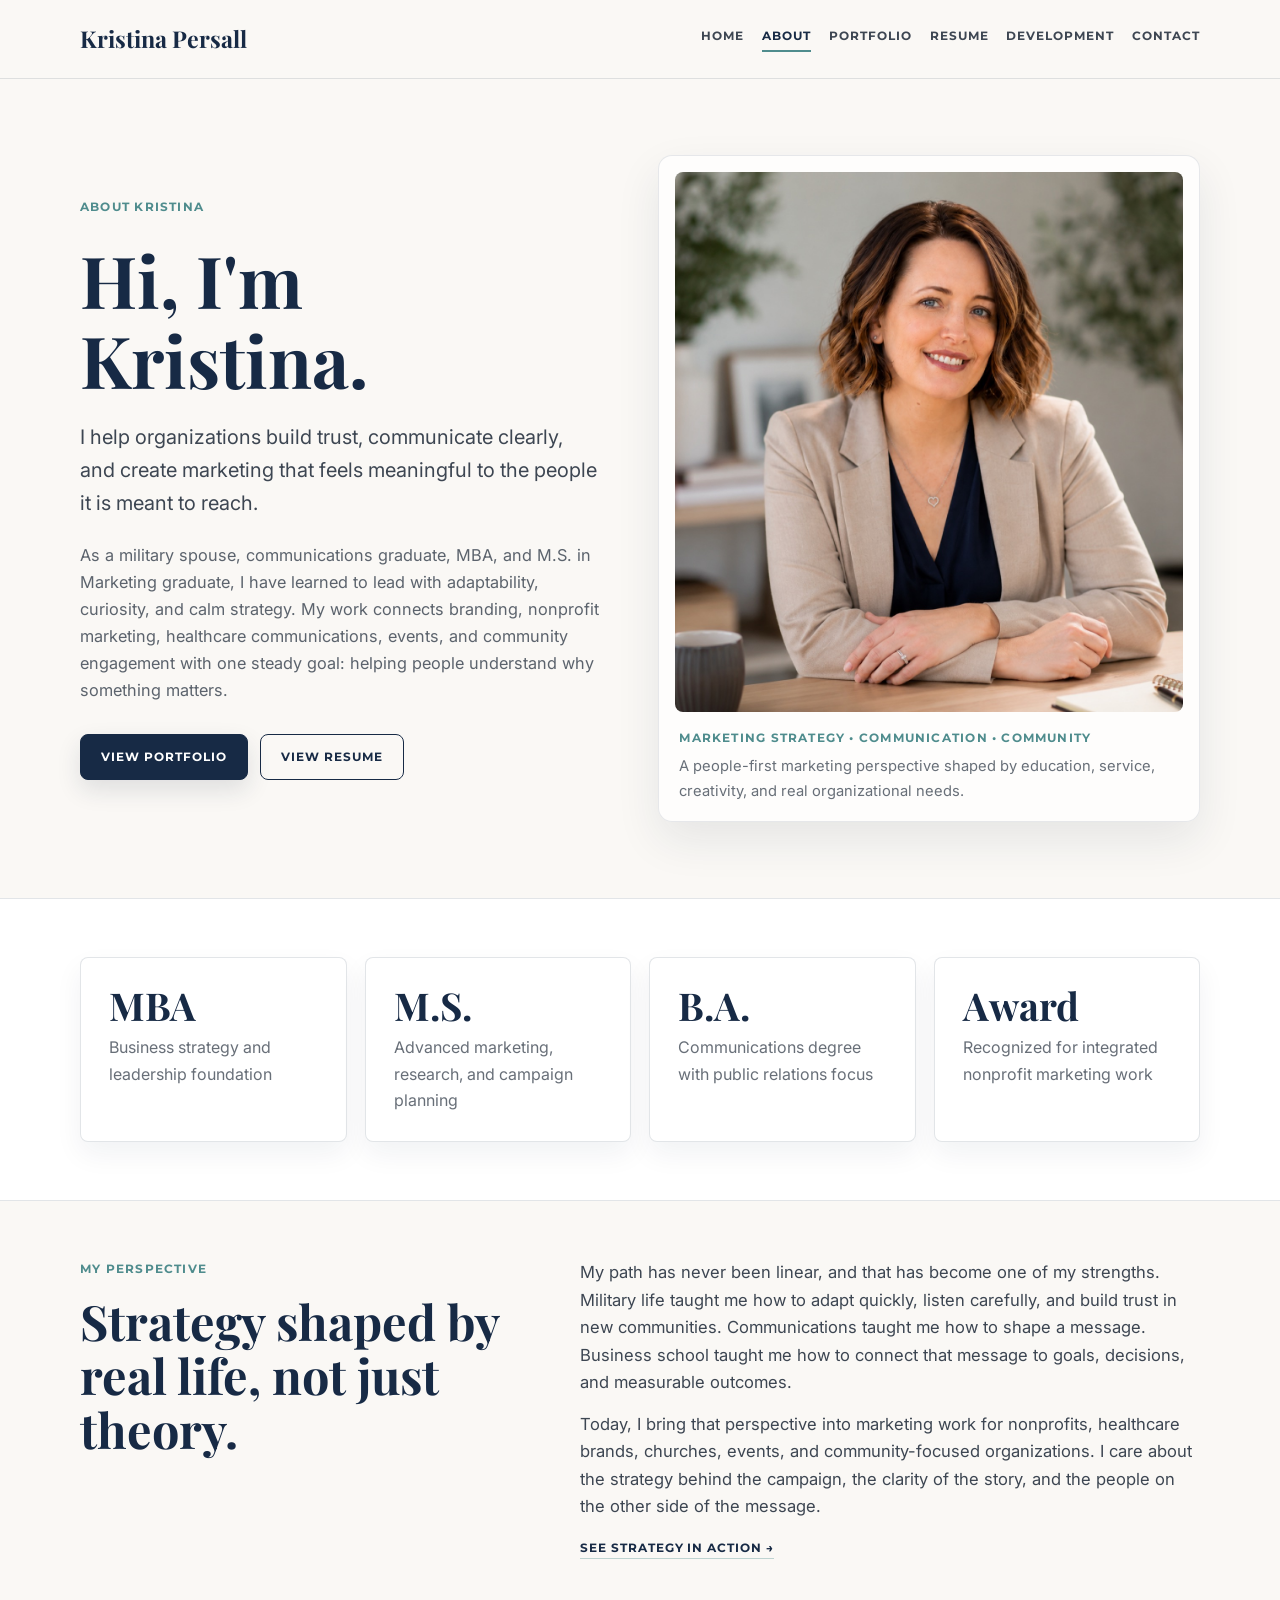
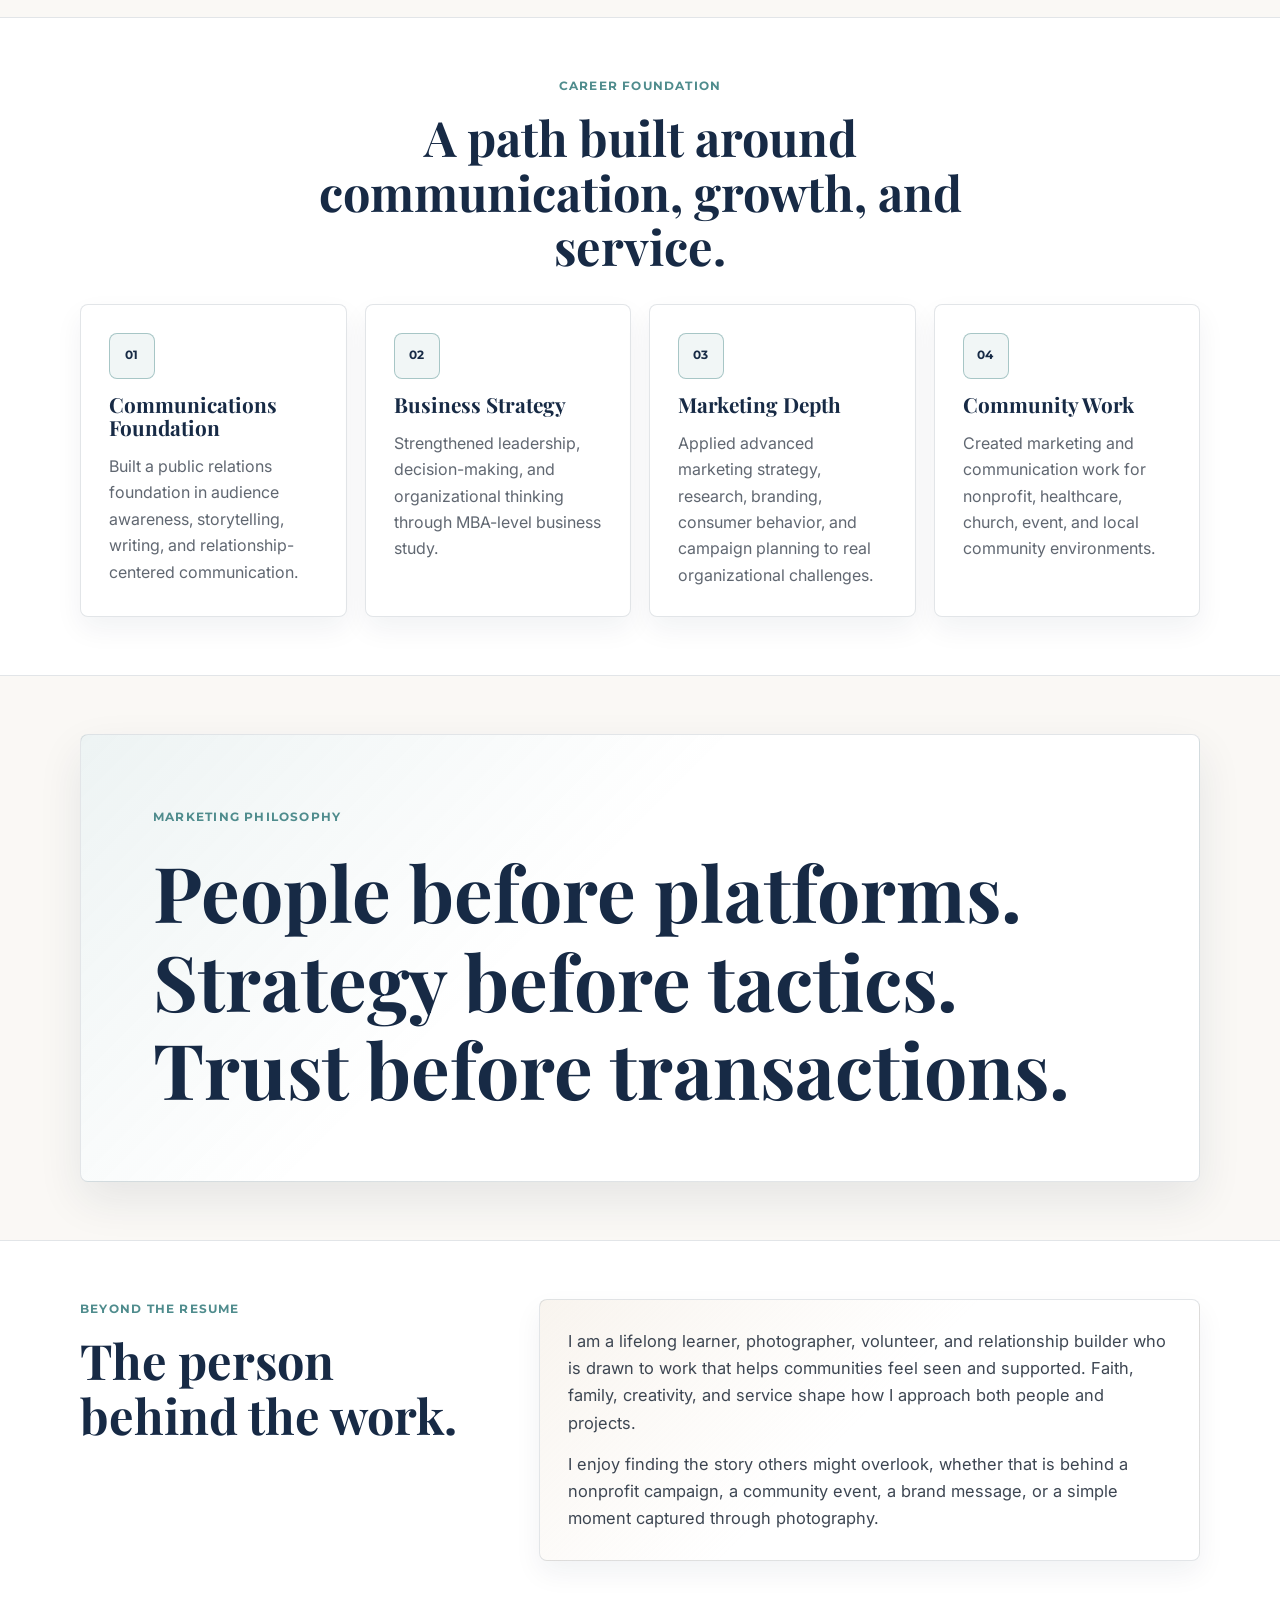
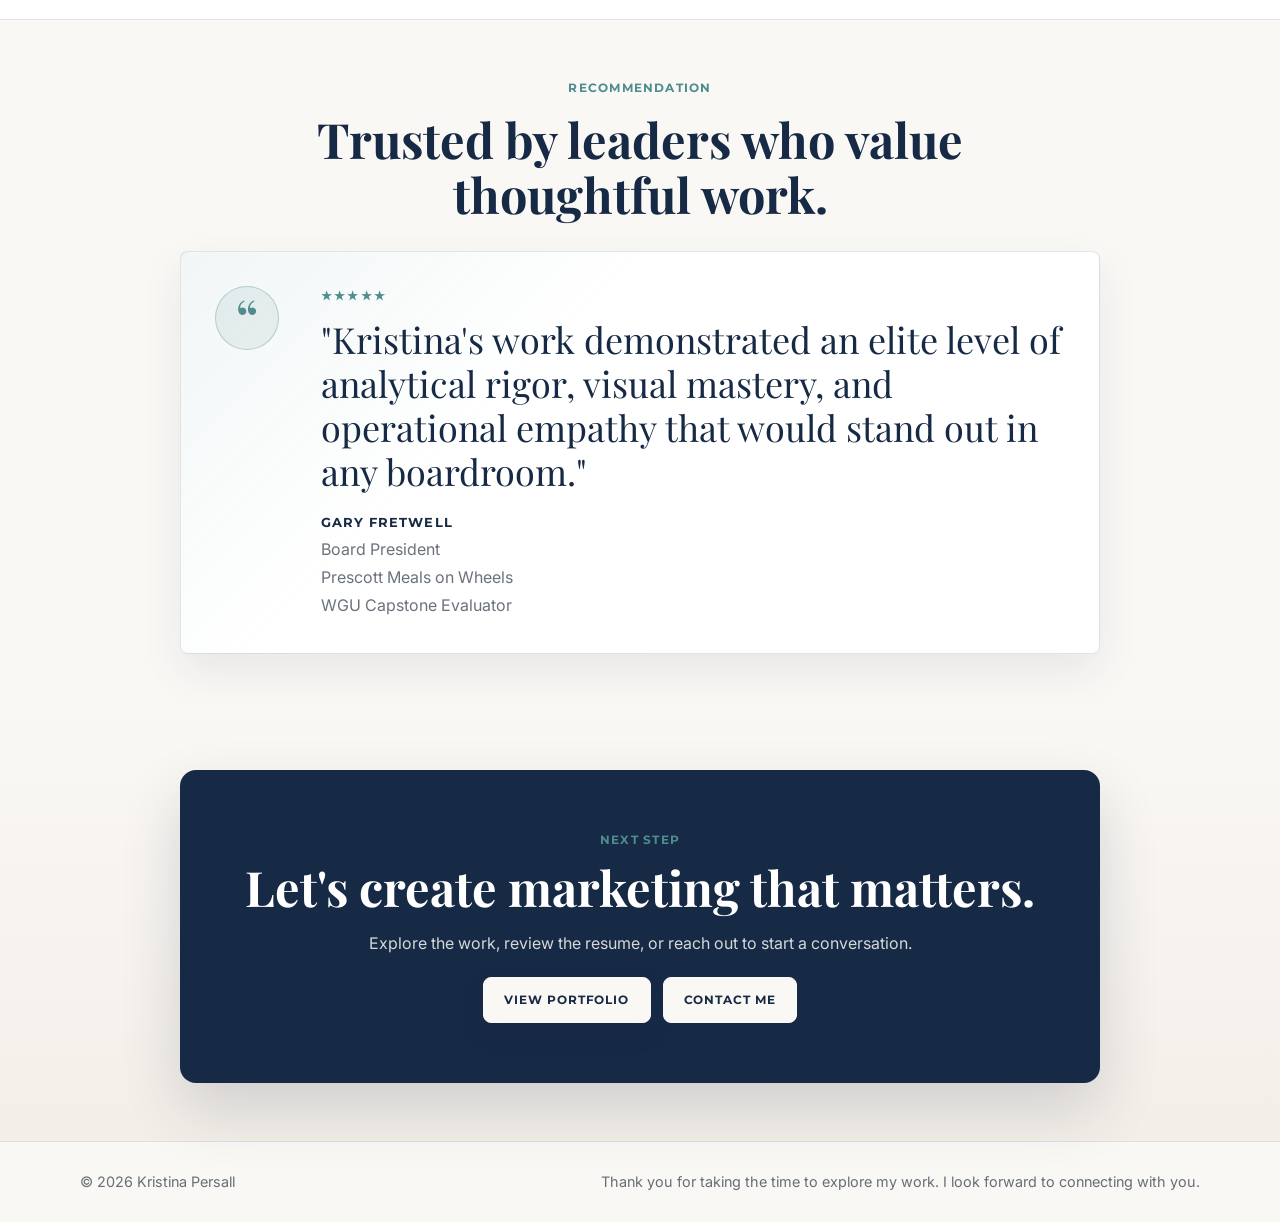
==== about.html @ 33a16f7b "Add files via upload" ====
<!DOCTYPE html>
<html lang="en">
<head>
  <meta charset="UTF-8">
  <meta name="viewport" content="width=device-width, initial-scale=1.0">
  <title>About | Kristina Persall</title>
  <link rel="preconnect" href="https://fonts.googleapis.com">
  <link rel="preconnect" href="https://fonts.gstatic.com" crossorigin>
  <link href="https://fonts.googleapis.com/css2?family=Inter:wght@400;500;600&family=Montserrat:wght@600;700&family=Playfair+Display:wght@600;700&display=swap" rel="stylesheet">
  <link rel="stylesheet" href="styles.css">
</head>
<body class="about-page">
  <header class="site-header">
    <div class="nav-wrap">
      <a class="brand" href="index.html">Kristina Persall</a>
      <nav class="nav" aria-label="Main navigation">
        <a href="index.html">Home</a>
        <a class="active" href="about.html">About</a>
        <a href="portfolio.html">Portfolio</a>
        <a href="resume.html">Resume</a>
        <a href="professional-development.html">Development</a>
        <a href="contact.html">Contact</a>
      </nav>
    </div>
  </header>

  <main>
    <section class="section about-hero">
      <div class="container home-hero-grid">
        <div class="hero-copy fade-in">
          <p class="eyebrow">About Kristina</p>
          <h1>Hi, I'm Kristina.</h1>
          <p class="lead">I help organizations build trust, communicate clearly, and create marketing that feels meaningful to the people it is meant to reach.</p>
          <p>As a military spouse, communications graduate, MBA, and M.S. in Marketing graduate, I have learned to lead with adaptability, curiosity, and calm strategy. My work connects branding, nonprofit marketing, healthcare communications, events, and community engagement with one steady goal: helping people understand why something matters.</p>
          <div class="button-row">
            <a class="button" href="portfolio.html">View Portfolio</a>
            <a class="button secondary" href="resume.html">View Resume</a>
          </div>
        </div>

        <aside class="portrait-card about-portrait fade-in" aria-label="Kristina Persall portrait">
          <img src="assets/kristinaheadshotsitting-web.jpg" alt="Professional portrait of Kristina Persall">
          <div class="portrait-caption">
            <p class="eyebrow">Marketing Strategy • Communication • Community</p>
            <p>A people-first marketing perspective shaped by education, service, creativity, and real organizational needs.</p>
          </div>
        </aside>
      </div>
    </section>

    <section class="section proof-section">
      <div class="container proof-grid">
        <article class="card proof-card fade-in">
          <strong>MBA</strong>
          <span>Business strategy and leadership foundation</span>
        </article>
        <article class="card proof-card fade-in">
          <strong>M.S.</strong>
          <span>Advanced marketing, research, and campaign planning</span>
        </article>
        <article class="card proof-card fade-in">
          <strong>B.A.</strong>
          <span>Communications degree with public relations focus</span>
        </article>
        <article class="card proof-card fade-in">
          <strong>Award</strong>
          <span>Recognized for integrated nonprofit marketing work</span>
        </article>
      </div>
    </section>

    <section class="section about-story-section">
      <div class="container intro-panel">
        <div class="section-heading">
          <p class="eyebrow">My Perspective</p>
          <h2>Strategy shaped by real life, not just theory.</h2>
        </div>
        <div class="intro-copy-block">
          <p>My path has never been linear, and that has become one of my strengths. Military life taught me how to adapt quickly, listen carefully, and build trust in new communities. Communications taught me how to shape a message. Business school taught me how to connect that message to goals, decisions, and measurable outcomes.</p>
          <p>Today, I bring that perspective into marketing work for nonprofits, healthcare brands, churches, events, and community-focused organizations. I care about the strategy behind the campaign, the clarity of the story, and the people on the other side of the message.</p>
          <a class="about-text-link" href="portfolio.html">See Strategy in Action →</a>
        </div>
      </div>
    </section>

    <section class="section about-path-section">
      <div class="container">
        <div class="section-heading centered">
          <p class="eyebrow">Career Foundation</p>
          <h2>A path built around communication, growth, and service.</h2>
        </div>

        <div class="about-path-grid">
          <article class="card about-path-card fade-in">
            <span class="contact-icon" aria-hidden="true">01</span>
            <h3>Communications Foundation</h3>
            <p>Built a public relations foundation in audience awareness, storytelling, writing, and relationship-centered communication.</p>
          </article>
          <article class="card about-path-card fade-in">
            <span class="contact-icon" aria-hidden="true">02</span>
            <h3>Business Strategy</h3>
            <p>Strengthened leadership, decision-making, and organizational thinking through MBA-level business study.</p>
          </article>
          <article class="card about-path-card fade-in">
            <span class="contact-icon" aria-hidden="true">03</span>
            <h3>Marketing Depth</h3>
            <p>Applied advanced marketing strategy, research, branding, consumer behavior, and campaign planning to real organizational challenges.</p>
          </article>
          <article class="card about-path-card fade-in">
            <span class="contact-icon" aria-hidden="true">04</span>
            <h3>Community Work</h3>
            <p>Created marketing and communication work for nonprofit, healthcare, church, event, and local community environments.</p>
          </article>
        </div>
      </div>
    </section>

    <section class="section about-philosophy-section">
      <div class="container">
        <div class="about-philosophy-panel fade-in">
          <p class="eyebrow">Marketing Philosophy</p>
          <div class="philosophy-lines" aria-label="Kristina Persall marketing philosophy">
            <p>People before platforms.</p>
            <p>Strategy before tactics.</p>
            <p>Trust before transactions.</p>
          </div>
        </div>
      </div>
    </section>

    <section class="section about-person-section">
      <div class="container about-person-grid">
        <div class="section-heading">
          <p class="eyebrow">Beyond The Resume</p>
          <h2>The person behind the work.</h2>
        </div>
        <article class="card about-person-card fade-in">
          <p>I am a lifelong learner, photographer, volunteer, and relationship builder who is drawn to work that helps communities feel seen and supported. Faith, family, creativity, and service shape how I approach both people and projects.</p>
          <p>I enjoy finding the story others might overlook, whether that is behind a nonprofit campaign, a community event, a brand message, or a simple moment captured through photography.</p>
        </article>
      </div>
    </section>

    <section class="section testimonial-section">
      <div class="container">
        <div class="section-heading centered">
          <p class="eyebrow">Recommendation</p>
          <h2>Trusted by leaders who value thoughtful work.</h2>
        </div>

        <article class="testimonial-card fade-in">
          <div class="quote-mark" aria-hidden="true">“</div>
          <div>
            <div class="star-row" aria-label="Five star recommendation">★★★★★</div>
            <blockquote>"Kristina's work demonstrated an elite level of analytical rigor, visual mastery, and operational empathy that would stand out in any boardroom."</blockquote>
            <div class="testimonial-meta">
              <strong>Gary Fretwell</strong>
              <span>Board President</span>
              <span>Prescott Meals on Wheels</span>
              <span>WGU Capstone Evaluator</span>
            </div>
          </div>
        </article>
      </div>
    </section>

    <section class="section final-cta-section">
      <div class="container">
        <div class="cta-panel centered-panel fade-in">
          <p class="eyebrow">Next Step</p>
          <h2>Let's create marketing that matters.</h2>
          <p>Explore the work, review the resume, or reach out to start a conversation.</p>
          <div class="button-row center-actions">
            <a class="button" href="portfolio.html">View Portfolio</a>
            <a class="button secondary" href="contact.html">Contact Me</a>
          </div>
        </div>
      </div>
    </section>
  </main>

  <footer class="site-footer">
    <div class="footer-wrap">
      <p>&copy; 2026 Kristina Persall</p>
      <p>Thank you for taking the time to explore my work. I look forward to connecting with you.</p>
    </div>
  </footer>
</body>
</html>
---- styles.css ----
:root {
  --navy: #172A45;
  --teal: #4F8C8D;
  --warm-beige: #E8D8C4;
  --off-white: #FAF8F5;
  --charcoal: #3D4652;
  --white: #FFFFFF;
  --line: rgba(23, 42, 69, 0.12);
  --shadow: 0 18px 45px rgba(23, 42, 69, 0.09);
  --radius: 8px;
}

* {
  box-sizing: border-box;
}

html {
  scroll-behavior: smooth;
}

body {
  margin: 0;
  color: var(--charcoal);
  background: var(--off-white);
  font-family: "Inter", Arial, sans-serif;
  line-height: 1.65;
}

a {
  color: inherit;
  text-decoration: none;
}

button,
input,
textarea {
  font: inherit;
}

.site-header {
  background: rgba(250, 248, 245, 0.96);
  border-bottom: 1px solid var(--line);
}

.nav-wrap {
  width: min(1120px, calc(100% - 40px));
  margin: 0 auto;
  display: flex;
  align-items: center;
  justify-content: space-between;
  gap: 24px;
  padding: 20px 0;
}

.brand {
  font-family: "Playfair Display", Georgia, serif;
  font-size: 1.45rem;
  font-weight: 700;
  color: var(--navy);
}

.nav {
  display: flex;
  align-items: center;
  justify-content: flex-end;
  flex-wrap: wrap;
  gap: 18px;
}

.nav a {
  padding-bottom: 4px;
  border-bottom: 2px solid transparent;
  color: var(--charcoal);
  font-family: "Montserrat", Arial, sans-serif;
  font-size: 0.76rem;
  font-weight: 700;
  letter-spacing: 0.08em;
  text-transform: uppercase;
  transition: color 180ms ease, border-color 180ms ease;
}

.nav a:hover,
.nav a.active {
  color: var(--navy);
  border-color: var(--teal);
}

.section {
  padding: 58px 0;
}

.container {
  width: min(1120px, calc(100% - 40px));
  margin: 0 auto;
}

.eyebrow {
  margin: 0;
  color: var(--teal);
  font-family: "Montserrat", Arial, sans-serif;
  font-size: 0.76rem;
  font-weight: 700;
  letter-spacing: 0.1em;
  text-transform: uppercase;
}

h1,
h2,
h3 {
  margin: 0;
  color: var(--navy);
  font-family: "Playfair Display", Georgia, serif;
  font-weight: 700;
  line-height: 1.12;
}

h1 {
  max-width: 880px;
  font-size: clamp(2.45rem, 5.6vw, 5.15rem);
}

h2 {
  font-size: clamp(1.95rem, 3.8vw, 3.15rem);
}

h3 {
  font-size: 1.25rem;
}

p {
  margin: 0;
}

main p {
  max-width: 70ch;
}

.lead {
  max-width: 690px;
  color: var(--charcoal);
  font-size: clamp(1.05rem, 2vw, 1.25rem);
}

.button-row {
  display: flex;
  flex-wrap: wrap;
  gap: 12px;
  margin-top: 8px;
}

.button {
  min-height: 46px;
  display: inline-flex;
  align-items: center;
  justify-content: center;
  padding: 12px 20px;
  border: 1px solid var(--navy);
  border-radius: var(--radius);
  background: var(--navy);
  color: var(--white);
  box-shadow: 0 10px 24px rgba(23, 42, 69, 0.12);
  cursor: pointer;
  font-family: "Montserrat", Arial, sans-serif;
  font-size: 0.78rem;
  font-weight: 700;
  letter-spacing: 0.08em;
  text-transform: uppercase;
  transition: transform 200ms ease, box-shadow 200ms ease, background-color 200ms ease, border-color 200ms ease, color 200ms ease;
}

.button:hover,
.button:focus-visible {
  background: #10213a;
  border-color: #10213a;
  box-shadow: 0 16px 34px rgba(23, 42, 69, 0.18);
  transform: translateY(-2px);
}

.button.secondary {
  background: transparent;
  color: var(--navy);
  box-shadow: none;
}

.button.secondary:hover,
.button.secondary:focus-visible {
  background: var(--navy);
  color: var(--white);
}

.button:focus-visible,
.nav a:focus-visible,
.contact-detail:focus-visible,
input:focus-visible,
textarea:focus-visible {
  outline: 2px solid var(--teal);
  outline-offset: 4px;
}

.card {
  padding: 28px;
  border: 1px solid var(--line);
  border-radius: var(--radius);
  background: var(--white);
  box-shadow: 0 12px 28px rgba(23, 42, 69, 0.06);
}

.section-heading {
  max-width: 760px;
  display: grid;
  gap: 14px;
  margin-bottom: 30px;
}

.section-heading.centered {
  margin-right: auto;
  margin-left: auto;
  text-align: center;
}

.section-heading.centered p {
  margin-right: auto;
  margin-left: auto;
}

.compact-heading {
  margin-bottom: 24px;
}

.contact-hero {
  padding: 76px 0 72px;
}

.home-hero {
  padding: 76px 0 78px;
}

.development-hero {
  padding-bottom: 76px;
}

.home-hero-grid {
  display: grid;
  grid-template-columns: minmax(0, 0.98fr) minmax(340px, 1.02fr);
  align-items: center;
  gap: 58px;
}

.contact-hero-grid {
  display: grid;
  grid-template-columns: minmax(0, 1.02fr) minmax(340px, 0.98fr);
  align-items: center;
  gap: 58px;
}

.hero-copy {
  display: grid;
  gap: 22px;
}

.portrait-card {
  padding: 16px;
  border: 1px solid rgba(23, 42, 69, 0.1);
  border-radius: 14px;
  background: rgba(255, 255, 255, 0.72);
  box-shadow: var(--shadow);
}

.portrait-card img {
  width: 100%;
  min-height: 500px;
  display: block;
  border-radius: var(--radius);
  object-fit: cover;
  object-position: center;
}

.portrait-caption {
  display: grid;
  gap: 6px;
  padding: 16px 4px 2px;
}

.portrait-caption p:not(.eyebrow) {
  color: rgba(61, 70, 82, 0.78);
  font-size: 0.92rem;
}

.hero-card {
  min-height: 430px;
  display: flex;
  align-items: flex-end;
  padding: 26px;
  border-radius: var(--radius);
  background:
    linear-gradient(rgba(23, 42, 69, 0.17), rgba(23, 42, 69, 0.2)),
    linear-gradient(135deg, var(--warm-beige), #f2ece4 38%, #c7d7d6 100%);
  box-shadow: var(--shadow);
}

.hero-card-inner {
  width: 100%;
  padding: 24px;
  border: 1px solid rgba(250, 248, 245, 0.7);
  border-radius: var(--radius);
  background: rgba(250, 248, 245, 0.82);
}

.hero-card-inner h2 {
  margin: 8px 0 12px;
  font-size: clamp(1.75rem, 3vw, 2.55rem);
}

.available-list {
  display: grid;
  gap: 10px;
  padding: 0;
  margin: 18px 0 0;
  list-style: none;
}

.available-list li {
  position: relative;
  padding-left: 20px;
  color: var(--navy);
  font-family: "Montserrat", Arial, sans-serif;
  font-size: 0.82rem;
  font-weight: 700;
  letter-spacing: 0.06em;
  text-transform: uppercase;
}

.available-list li::before {
  content: "";
  width: 7px;
  height: 7px;
  position: absolute;
  top: 0.72em;
  left: 0;
  border-radius: 50%;
  background: var(--teal);
}

.contact-main-section {
  background: var(--white);
  border-top: 1px solid var(--line);
  border-bottom: 1px solid var(--line);
}

.contact-layout {
  display: grid;
  grid-template-columns: minmax(280px, 0.9fr) minmax(0, 1.1fr);
  align-items: start;
  gap: 24px;
}

.contact-info-card,
.contact-form-card {
  height: 100%;
}

.contact-detail-list {
  display: grid;
  gap: 14px;
}

.contact-detail {
  min-height: 96px;
  display: grid;
  grid-template-columns: 46px 1fr;
  gap: 14px;
  align-items: start;
  padding: 16px;
  border: 1px solid rgba(23, 42, 69, 0.1);
  border-radius: var(--radius);
  background: var(--off-white);
  color: var(--charcoal);
  transition: transform 180ms ease, box-shadow 180ms ease, border-color 180ms ease;
}

a.contact-detail:hover,
a.contact-detail:focus-visible {
  border-color: rgba(79, 140, 141, 0.42);
  box-shadow: 0 14px 28px rgba(23, 42, 69, 0.08);
  transform: translateY(-2px);
}

.contact-icon {
  width: 46px;
  height: 46px;
  display: inline-flex;
  align-items: center;
  justify-content: center;
  border: 1px solid rgba(79, 140, 141, 0.45);
  border-radius: var(--radius);
  color: var(--navy);
  background: rgba(79, 140, 141, 0.08);
  font-family: "Montserrat", Arial, sans-serif;
  font-size: 0.72rem;
  font-weight: 700;
  letter-spacing: 0.04em;
}

.contact-detail strong {
  display: block;
  margin-bottom: 2px;
  color: var(--navy);
  font-family: "Montserrat", Arial, sans-serif;
  font-size: 0.72rem;
  font-weight: 700;
  letter-spacing: 0.08em;
  text-transform: uppercase;
}

.contact-detail small {
  display: block;
  margin-top: 2px;
  color: rgba(61, 70, 82, 0.72);
}

.stacked-actions {
  margin-top: 20px;
}

.stacked-actions .button {
  flex: 1 1 190px;
}

.contact-form {
  display: grid;
  gap: 18px;
}

.form-grid {
  display: grid;
  grid-template-columns: repeat(2, 1fr);
  gap: 16px;
}

.field {
  display: grid;
  gap: 8px;
}

.field label {
  color: var(--navy);
  font-family: "Montserrat", Arial, sans-serif;
  font-size: 0.72rem;
  font-weight: 700;
  letter-spacing: 0.08em;
  text-transform: uppercase;
}

.field input,
.field textarea {
  width: 100%;
  border: 1px solid rgba(23, 42, 69, 0.14);
  border-radius: var(--radius);
  background: var(--off-white);
  color: var(--charcoal);
  padding: 13px 14px;
  transition: border-color 180ms ease, box-shadow 180ms ease, background-color 180ms ease;
}

.field textarea {
  resize: vertical;
}

.field input:focus,
.field textarea:focus {
  border-color: rgba(79, 140, 141, 0.65);
  background: var(--white);
  box-shadow: 0 0 0 4px rgba(79, 140, 141, 0.12);
}

.field input:invalid:not(:placeholder-shown),
.field textarea:invalid:not(:placeholder-shown) {
  border-color: rgba(150, 62, 54, 0.55);
}

.form-note {
  color: rgba(61, 70, 82, 0.72);
  font-size: 0.92rem;
}

.proof-section,
.featured-pathways-section,
.featured-case-section,
.projects-section {
  background: var(--white);
  border-top: 1px solid var(--line);
  border-bottom: 1px solid var(--line);
}

.home-intro-section,
.home-focus-section,
.expertise-banner,
.process-section {
  background: var(--off-white);
}

.proof-grid,
.pathway-grid,
.focus-grid {
  display: grid;
  gap: 18px;
}

.proof-grid {
  grid-template-columns: repeat(4, 1fr);
}

.pathway-grid {
  grid-template-columns: repeat(3, 1fr);
}

.focus-grid {
  grid-template-columns: repeat(4, 1fr);
}

.proof-card,
.pathway-card,
.focus-card {
  transition: transform 180ms ease, box-shadow 180ms ease, border-color 180ms ease;
}

.proof-card:hover,
.pathway-card:hover,
.focus-card:hover {
  border-color: rgba(79, 140, 141, 0.34);
  box-shadow: 0 18px 36px rgba(23, 42, 69, 0.09);
  transform: translateY(-4px);
}

.proof-card {
  display: grid;
  align-content: start;
  gap: 10px;
  min-height: 150px;
}

.proof-card strong {
  color: var(--navy);
  font-family: "Playfair Display", Georgia, serif;
  font-size: clamp(1.8rem, 3vw, 2.7rem);
  line-height: 1;
}

.proof-card span {
  color: rgba(61, 70, 82, 0.78);
}

.intro-panel {
  display: grid;
  grid-template-columns: minmax(260px, 0.85fr) minmax(0, 1.15fr);
  gap: 42px;
  align-items: start;
}

.intro-copy-block {
  display: grid;
  gap: 14px;
  font-size: 1.04rem;
}

.pathway-card {
  min-height: 260px;
  display: grid;
  align-content: start;
  gap: 14px;
  color: var(--charcoal);
}

.pathway-card h3,
.focus-card h3 {
  font-size: 1.35rem;
}

.focus-card {
  min-height: 220px;
  display: grid;
  align-content: start;
  gap: 10px;
}

.portfolio-hero .hero-copy {
  max-width: 960px;
}

.featured-case {
  display: grid;
  grid-template-columns: minmax(0, 1.05fr) minmax(340px, 0.95fr);
  gap: 34px;
  align-items: stretch;
}

.portfolio-showcase {
  min-height: 620px;
  position: relative;
  overflow: hidden;
  border: 1px solid var(--line);
  border-radius: 14px;
  background:
    linear-gradient(135deg, rgba(79, 140, 141, 0.12), transparent 42%),
    var(--off-white);
  box-shadow: var(--shadow);
}

.portfolio-showcase img {
  position: absolute;
  display: block;
  border-radius: var(--radius);
  background: var(--white);
  box-shadow: 0 18px 42px rgba(23, 42, 69, 0.14);
  object-fit: cover;
}

.showcase-main {
  width: 48%;
  top: 40px;
  left: 38px;
  transform: rotate(-2deg);
}

.showcase-secondary {
  width: 52%;
  right: 34px;
  bottom: 42px;
  transform: rotate(2deg);
}

.showcase-proof {
  width: 60%;
  right: 52px;
  top: 72px;
  transform: rotate(1deg);
}

.featured-case-content {
  display: grid;
  align-content: center;
  gap: 18px;
}

.case-detail-grid {
  display: grid;
  grid-template-columns: repeat(2, 1fr);
  gap: 14px;
}

.case-detail-grid > div {
  padding: 18px;
  border: 1px solid rgba(23, 42, 69, 0.1);
  border-radius: var(--radius);
  background: rgba(250, 248, 245, 0.72);
}

.label {
  display: block;
  margin-bottom: 6px;
  color: var(--teal);
  font-family: "Montserrat", Arial, sans-serif;
  font-size: 0.7rem;
  font-weight: 700;
  letter-spacing: 0.08em;
  text-transform: uppercase;
}

.metric-chip-row {
  display: flex;
  flex-wrap: wrap;
  gap: 8px;
}

.metric-chip-row span {
  display: inline-flex;
  align-items: center;
  min-height: 28px;
  padding: 6px 10px;
  border: 1px solid rgba(23, 42, 69, 0.1);
  border-radius: 999px;
  background: var(--off-white);
  color: var(--navy);
  font-family: "Montserrat", Arial, sans-serif;
  font-size: 0.66rem;
  font-weight: 700;
  letter-spacing: 0.06em;
  text-transform: uppercase;
}

.project-card-grid {
  display: grid;
  grid-template-columns: repeat(3, 1fr);
  gap: 22px;
  align-items: stretch;
}

.portfolio-project-card {
  display: grid;
  grid-template-rows: 250px 1fr;
  overflow: hidden;
  padding: 0;
  transition: transform 180ms ease, box-shadow 180ms ease, border-color 180ms ease;
}

.portfolio-project-card:hover {
  border-color: rgba(79, 140, 141, 0.34);
  box-shadow: 0 18px 36px rgba(23, 42, 69, 0.1);
  transform: translateY(-4px);
}

.project-image,
.project-gallery {
  overflow: hidden;
  background: var(--off-white);
}

.project-image img,
.project-gallery img {
  width: 100%;
  height: 100%;
  display: block;
  object-fit: cover;
  transition: transform 220ms ease;
}

.portfolio-project-card:hover .project-image img,
.portfolio-project-card:hover .project-gallery img {
  transform: scale(1.025);
}

.project-gallery {
  display: grid;
  grid-template-columns: repeat(2, 1fr);
  gap: 1px;
}

.project-gallery img:last-child:nth-child(odd) {
  grid-column: 1 / -1;
}

.mockup-image img {
  object-fit: contain;
  padding: 22px;
}

.project-card-content {
  display: grid;
  grid-template-rows: auto auto auto auto 1fr auto auto;
  gap: 12px;
  padding: 24px;
}

.project-card-content h3 {
  font-size: 1.32rem;
  line-height: 1.18;
}

.project-meta-line {
  color: rgba(61, 70, 82, 0.72);
  font-family: "Montserrat", Arial, sans-serif;
  font-size: 0.68rem;
  font-weight: 700;
  letter-spacing: 0.06em;
  line-height: 1.45;
  text-transform: uppercase;
}

.project-link {
  color: var(--navy);
  font-family: "Montserrat", Arial, sans-serif;
  font-size: 0.72rem;
  font-weight: 700;
  letter-spacing: 0.08em;
  text-transform: uppercase;
  transition: color 180ms ease, transform 180ms ease;
}

.project-link:hover,
.project-link:focus-visible {
  color: var(--teal);
  transform: translateX(2px);
}

.project-link:focus-visible {
  outline: 2px solid var(--teal);
  outline-offset: 4px;
}

.about-text-link:focus-visible,
.education-proof-card a:focus-visible,
.resume-proof-card a:focus-visible,
.learning-accordion li a:focus-visible,
.resume-page .site-footer a:focus-visible {
  outline: 2px solid var(--teal);
  outline-offset: 4px;
}

.process-grid {
  display: grid;
  grid-template-columns: repeat(5, 1fr);
  gap: 16px;
}

.process-step {
  display: grid;
  align-content: start;
  gap: 10px;
  padding: 22px;
  border: 1px solid rgba(23, 42, 69, 0.1);
  border-radius: var(--radius);
  background: var(--white);
  box-shadow: 0 10px 24px rgba(23, 42, 69, 0.05);
}

.process-step span {
  color: var(--teal);
  font-family: "Montserrat", Arial, sans-serif;
  font-size: 0.72rem;
  font-weight: 700;
  letter-spacing: 0.08em;
}

.development-intro {
  display: grid;
  gap: 14px;
  max-width: 720px;
}

.development-section,
.learning-section,
.philosophy-section {
  background: var(--white);
  border-top: 1px solid var(--line);
  border-bottom: 1px solid var(--line);
}

.featured-cert-section,
.skills-section {
  background: var(--off-white);
}

.education-card-grid,
.featured-cert-grid {
  display: grid;
  gap: 20px;
}

.education-card-grid {
  grid-template-columns: repeat(3, 1fr);
}

.featured-cert-grid {
  grid-template-columns: repeat(2, 1fr);
  align-items: stretch;
}

.development-card,
.certificate-card {
  display: grid;
  align-content: start;
  gap: 14px;
  min-height: 260px;
  transition: transform 180ms ease, box-shadow 180ms ease, border-color 180ms ease;
}

.certificate-card {
  grid-template-rows: auto auto auto 1fr auto;
  height: 100%;
}

.development-card {
  grid-template-rows: auto auto 1fr auto;
}

.development-card:hover,
.certificate-card:hover,
.learning-accordion:hover {
  border-color: rgba(79, 140, 141, 0.34);
  box-shadow: 0 18px 36px rgba(23, 42, 69, 0.09);
  transform: translateY(-4px);
}

.development-card h3,
.certificate-card h3 {
  font-size: 1.35rem;
  line-height: 1.18;
}

.certificate-card h3 {
  min-height: 3.2em;
}

.certificate-card > p:not(.eyebrow) {
  min-height: 5.2em;
}

.certificate-card .compact-tags {
  min-height: 74px;
  align-content: start;
}

.development-card h3 span {
  color: rgba(23, 42, 69, 0.74);
  font-size: 1.05rem;
}

.credential-actions {
  display: flex;
  flex-wrap: wrap;
  gap: 10px;
  align-self: end;
  margin-top: 4px;
}

.credential-button {
  min-height: 40px;
  padding: 10px 14px;
  font-size: 0.68rem;
}

.skill-tags {
  display: flex;
  flex-wrap: wrap;
  gap: 10px;
}

.skill-tags span {
  display: inline-flex;
  align-items: center;
  min-height: 30px;
  padding: 7px 11px;
  border: 1px solid rgba(79, 140, 141, 0.18);
  border-radius: 999px;
  background: rgba(79, 140, 141, 0.1);
  color: var(--navy);
  font-family: "Montserrat", Arial, sans-serif;
  font-size: 0.68rem;
  font-weight: 700;
  letter-spacing: 0.06em;
  text-transform: uppercase;
}

.compact-tags {
  margin-top: 4px;
}

.large-tags {
  justify-content: center;
  max-width: 980px;
  margin: 0 auto;
}

.large-tags span {
  min-height: 34px;
  padding: 8px 13px;
}

.accordion-list {
  display: grid;
  gap: 14px;
}

.learning-accordion {
  border: 1px solid var(--line);
  border-radius: var(--radius);
  background: var(--white);
  box-shadow: 0 10px 24px rgba(23, 42, 69, 0.05);
  overflow: hidden;
  transition: transform 180ms ease, box-shadow 180ms ease, border-color 180ms ease;
}

.learning-accordion summary {
  cursor: pointer;
  padding: 20px 22px;
  color: var(--navy);
  font-family: "Playfair Display", Georgia, serif;
  font-size: 1.35rem;
  font-weight: 700;
  list-style: none;
}

.learning-accordion summary::-webkit-details-marker {
  display: none;
}

.learning-accordion summary::after {
  content: "+";
  float: right;
  color: var(--teal);
  font-family: "Montserrat", Arial, sans-serif;
  font-size: 1rem;
}

.learning-accordion[open] summary::after {
  content: "–";
}

.learning-accordion summary:focus-visible {
  outline: 2px solid var(--teal);
  outline-offset: -6px;
}

.learning-accordion ul {
  display: grid;
  gap: 10px;
  padding: 0 22px 22px 42px;
  margin: 0;
  list-style: none;
}

.learning-accordion li {
  position: relative;
  padding-left: 18px;
}

.learning-accordion li::before {
  content: "";
  width: 7px;
  height: 7px;
  position: absolute;
  top: 0.72em;
  left: 0;
  border-radius: 50%;
  background: var(--teal);
}

.learning-accordion li a {
  color: var(--charcoal);
  border-bottom: 1px solid rgba(79, 140, 141, 0.28);
  transition: color 180ms ease, border-color 180ms ease;
}

.learning-accordion li a:hover,
.learning-accordion li a:focus-visible {
  color: var(--navy);
  border-color: var(--teal);
}

.learning-accordion li a:focus-visible {
  outline: 2px solid var(--teal);
  outline-offset: 3px;
}

.philosophy-card {
  max-width: 920px;
  display: grid;
  gap: 16px;
  margin: 0 auto;
  padding: 42px;
  background:
    linear-gradient(135deg, rgba(79, 140, 141, 0.08), transparent 36%),
    var(--white);
}

.philosophy-copy {
  display: grid;
  gap: 14px;
}

.about-hero {
  padding: 76px 0 76px;
}

.about-hero .hero-copy p:not(.eyebrow):not(.lead) {
  max-width: 680px;
  color: rgba(61, 70, 82, 0.84);
  font-size: 1.02rem;
}

.about-portrait img {
  min-height: 540px;
  object-position: center;
}

.about-story-section,
.about-philosophy-section {
  background: var(--off-white);
}

.about-path-section,
.about-person-section {
  background: var(--white);
  border-top: 1px solid var(--line);
  border-bottom: 1px solid var(--line);
}

.about-text-link {
  width: fit-content;
  margin-top: 4px;
  border-bottom: 1px solid rgba(79, 140, 141, 0.35);
  color: var(--navy);
  font-family: "Montserrat", Arial, sans-serif;
  font-size: 0.74rem;
  font-weight: 700;
  letter-spacing: 0.08em;
  text-transform: uppercase;
  transition: color 180ms ease, border-color 180ms ease, transform 180ms ease;
}

.about-text-link:hover,
.about-text-link:focus-visible {
  color: var(--teal);
  border-color: var(--teal);
  transform: translateX(3px);
}

.about-path-grid {
  display: grid;
  grid-template-columns: repeat(4, 1fr);
  gap: 18px;
}

.about-path-card {
  min-height: 292px;
  display: grid;
  align-content: start;
  gap: 14px;
  transition: transform 180ms ease, box-shadow 180ms ease, border-color 180ms ease;
}

.about-path-card:hover {
  border-color: rgba(79, 140, 141, 0.34);
  box-shadow: 0 18px 36px rgba(23, 42, 69, 0.09);
  transform: translateY(-4px);
}

.about-path-card h3 {
  font-size: 1.3rem;
}

.about-path-card p {
  color: rgba(61, 70, 82, 0.82);
}

.about-philosophy-panel {
  display: grid;
  gap: 24px;
  padding: clamp(42px, 6vw, 72px);
  border: 1px solid var(--line);
  border-radius: var(--radius);
  background:
    linear-gradient(135deg, rgba(79, 140, 141, 0.1), transparent 42%),
    var(--white);
  box-shadow: var(--shadow);
}

.philosophy-lines {
  display: grid;
  gap: 8px;
}

.philosophy-lines p {
  max-width: none;
  color: var(--navy);
  font-family: "Playfair Display", Georgia, serif;
  font-size: clamp(2.2rem, 6vw, 5.2rem);
  font-weight: 700;
  line-height: 1.05;
}

.about-person-grid {
  display: grid;
  grid-template-columns: minmax(260px, 0.78fr) minmax(0, 1.22fr);
  gap: 36px;
  align-items: start;
}

.about-person-card {
  display: grid;
  gap: 14px;
  background:
    linear-gradient(135deg, rgba(232, 216, 196, 0.28), transparent 48%),
    var(--white);
  font-size: 1.03rem;
}

.testimonial-section {
  background: var(--off-white);
}

.testimonial-card {
  max-width: 920px;
  display: grid;
  grid-template-columns: 82px 1fr;
  gap: 24px;
  margin: 0 auto;
  padding: 34px;
  border: 1px solid var(--line);
  border-radius: var(--radius);
  background:
    linear-gradient(135deg, rgba(79, 140, 141, 0.08), transparent 36%),
    var(--white);
  box-shadow: 0 18px 42px rgba(23, 42, 69, 0.08);
}

.quote-mark {
  width: 64px;
  height: 64px;
  display: inline-flex;
  align-items: center;
  justify-content: center;
  border: 1px solid rgba(79, 140, 141, 0.34);
  border-radius: 50%;
  color: var(--teal);
  background: rgba(79, 140, 141, 0.1);
  font-family: "Playfair Display", Georgia, serif;
  font-size: 3.6rem;
  line-height: 1;
}

.star-row {
  color: var(--teal);
  font-family: "Montserrat", Arial, sans-serif;
  font-size: 0.76rem;
  font-weight: 700;
  letter-spacing: 0.18em;
}

.testimonial-card blockquote {
  margin: 12px 0 18px;
  color: var(--navy);
  font-family: "Playfair Display", Georgia, serif;
  font-size: clamp(1.45rem, 3vw, 2.25rem);
  line-height: 1.22;
}

.testimonial-meta {
  display: grid;
  gap: 2px;
  color: rgba(61, 70, 82, 0.76);
}

.testimonial-meta strong {
  color: var(--navy);
  font-family: "Montserrat", Arial, sans-serif;
  font-size: 0.82rem;
  font-weight: 700;
  letter-spacing: 0.08em;
  text-transform: uppercase;
}

.expectations-section {
  background: var(--off-white);
}

.expectation-groups {
  display: grid;
  gap: 34px;
}

.expectation-group {
  display: grid;
  gap: 16px;
}

.expectation-group > h3 {
  font-size: 1.35rem;
}

.expectation-grid {
  display: grid;
  grid-template-columns: repeat(5, 1fr);
  gap: 16px;
}

.availability-grid {
  grid-template-columns: repeat(3, 1fr);
}

.expertise-grid {
  grid-template-columns: repeat(4, 1fr);
}

.expectation-card {
  min-height: 142px;
  display: grid;
  align-content: start;
  gap: 16px;
  padding: 20px;
  border: 1px solid rgba(23, 42, 69, 0.1);
  border-radius: var(--radius);
  background: var(--white);
  box-shadow: 0 10px 24px rgba(23, 42, 69, 0.05);
  transition: transform 180ms ease, box-shadow 180ms ease, border-color 180ms ease;
}

.expectation-card:hover {
  border-color: rgba(79, 140, 141, 0.34);
  box-shadow: 0 18px 36px rgba(23, 42, 69, 0.09);
  transform: translateY(-4px);
}

.expectation-card span {
  width: 34px;
  height: 34px;
  display: inline-flex;
  align-items: center;
  justify-content: center;
  border: 1px solid rgba(79, 140, 141, 0.45);
  border-radius: 50%;
  background: rgba(79, 140, 141, 0.1);
  color: var(--teal);
  font-family: "Montserrat", Arial, sans-serif;
  font-weight: 700;
}

.expectation-card h3 {
  font-size: 1.06rem;
  line-height: 1.22;
}

.final-cta-section {
  background: linear-gradient(180deg, var(--off-white), #f3eee8);
}

.cta-panel {
  max-width: 920px;
  padding: 60px 56px;
  border-radius: 16px;
  background: var(--navy);
  color: rgba(250, 248, 245, 0.84);
  box-shadow: 0 26px 60px rgba(23, 42, 69, 0.16);
}

.centered-panel {
  margin: 0 auto;
  text-align: center;
}

.centered-panel p,
.centered-panel h2 {
  margin-right: auto;
  margin-left: auto;
}

.cta-panel h2 {
  margin: 10px auto 16px;
  color: var(--white);
}

.cta-panel .button {
  background: var(--off-white);
  border-color: var(--off-white);
  color: var(--navy);
}

.cta-panel .button:hover,
.cta-panel .button:focus-visible {
  background: var(--warm-beige);
  border-color: var(--warm-beige);
}

.center-actions {
  justify-content: center;
  margin-top: 20px;
}

.resume-hero {
  padding: 76px 0 62px;
}

.resume-hero .button-row .button:first-child {
  min-height: 52px;
  padding: 14px 24px;
  font-size: 0.82rem;
}

.resume-hero .button-row .button.secondary {
  min-height: 46px;
  padding: 12px 20px;
  font-size: 0.78rem;
}

.resume-stats-section,
.professional-proof-section,
.resume-highlights-section {
  background: var(--off-white);
}

.resume-main-section,
.recommendation-section {
  background: var(--white);
  border-top: 1px solid var(--line);
  border-bottom: 1px solid var(--line);
}

.resume-stat-grid {
  display: grid;
  grid-template-columns: repeat(4, 1fr);
  gap: 16px;
}

.resume-stat-card {
  min-height: 138px;
  display: grid;
  align-content: center;
  gap: 10px;
  transition: transform 180ms ease, box-shadow 180ms ease, border-color 180ms ease;
}

.resume-stat-card:hover {
  border-color: rgba(79, 140, 141, 0.34);
  box-shadow: 0 18px 36px rgba(23, 42, 69, 0.09);
  transform: translateY(-4px);
}

.resume-stat-card strong {
  color: var(--navy);
  font-family: "Playfair Display", Georgia, serif;
  font-size: clamp(2rem, 4vw, 3.2rem);
  line-height: 1;
}

.resume-stat-card span {
  color: rgba(61, 70, 82, 0.78);
  font-family: "Montserrat", Arial, sans-serif;
  font-size: 0.76rem;
  font-weight: 700;
  letter-spacing: 0.08em;
  text-transform: uppercase;
}

.resume-layout {
  display: grid;
  grid-template-columns: minmax(280px, 0.38fr) minmax(0, 0.62fr);
  gap: 24px;
  align-items: start;
}

.resume-sidebar,
.resume-main {
  display: grid;
  gap: 24px;
}

.resume-card {
  display: grid;
  gap: 22px;
}

.resume-card h2 {
  font-size: clamp(1.9rem, 3vw, 2.65rem);
}

.skill-category {
  display: grid;
  gap: 12px;
  padding-top: 20px;
  border-top: 1px solid var(--line);
}

.skill-category:first-of-type {
  padding-top: 0;
  border-top: 0;
}

.skill-category h3 {
  font-size: 1.1rem;
}

.tool-list {
  display: grid;
  grid-template-columns: repeat(2, minmax(0, 1fr));
  gap: 10px;
}

.tool-list span {
  min-height: 38px;
  display: inline-flex;
  align-items: center;
  justify-content: center;
  padding: 9px 11px;
  border: 1px solid rgba(23, 42, 69, 0.1);
  border-radius: 999px;
  background: var(--off-white);
  color: var(--navy);
  font-family: "Montserrat", Arial, sans-serif;
  font-size: 0.68rem;
  font-weight: 700;
  letter-spacing: 0.06em;
  text-align: center;
  text-transform: uppercase;
}

.resume-timeline {
  display: grid;
}

.timeline-item {
  display: grid;
  grid-template-columns: 150px 1fr;
  gap: 24px;
  padding: 24px 0;
  border-bottom: 1px solid var(--line);
}

.timeline-item:first-child {
  padding-top: 0;
}

.timeline-item:last-child {
  padding-bottom: 0;
  border-bottom: 0;
}

.timeline-item > div:first-child span {
  display: block;
  margin-top: 8px;
  color: rgba(61, 70, 82, 0.72);
  font-size: 0.92rem;
}

.timeline-item h3 {
  margin-bottom: 12px;
  font-size: 1.35rem;
}

.resume-list {
  display: grid;
  gap: 10px;
  padding: 0;
  margin: 0;
  list-style: none;
}

.resume-list li {
  position: relative;
  padding-left: 18px;
  color: rgba(61, 70, 82, 0.88);
}

.resume-list li::before {
  content: "";
  width: 6px;
  height: 6px;
  position: absolute;
  top: 0.72em;
  left: 0;
  border-radius: 50%;
  background: var(--teal);
}

.resume-education-grid,
.resume-proof-grid {
  display: grid;
  gap: 16px;
}

.resume-education-grid {
  grid-template-columns: repeat(3, 1fr);
}

.education-proof-card,
.resume-proof-card {
  display: grid;
  align-content: start;
  gap: 10px;
  padding: 22px;
  border: 1px solid rgba(23, 42, 69, 0.1);
  border-radius: var(--radius);
  background: var(--off-white);
}

.education-proof-card {
  min-height: 184px;
}

.education-proof-card h3,
.resume-proof-card h3 {
  font-size: 1.18rem;
  line-height: 1.2;
}

.education-proof-card span {
  color: var(--teal);
  font-family: "Montserrat", Arial, sans-serif;
  font-size: 0.72rem;
  font-weight: 700;
  letter-spacing: 0.08em;
  text-transform: uppercase;
}

.education-proof-card a,
.resume-proof-card a {
  width: fit-content;
  margin-top: auto;
  border-bottom: 1px solid rgba(79, 140, 141, 0.35);
  color: var(--navy);
  font-family: "Montserrat", Arial, sans-serif;
  font-size: 0.72rem;
  font-weight: 700;
  letter-spacing: 0.08em;
  text-transform: uppercase;
  transition: color 180ms ease, border-color 180ms ease, transform 180ms ease;
}

.education-proof-card a:hover,
.education-proof-card a:focus-visible,
.resume-proof-card a:hover,
.resume-proof-card a:focus-visible {
  color: var(--teal);
  border-color: var(--teal);
  transform: translateX(3px);
}

.award-card {
  display: grid;
  grid-template-columns: minmax(0, 1fr) 180px;
  align-items: center;
  gap: 24px;
  background:
    linear-gradient(135deg, rgba(232, 216, 196, 0.32), rgba(79, 140, 141, 0.08)),
    var(--white);
}

.award-card h2 {
  margin: 8px 0 12px;
  font-size: clamp(1.9rem, 3vw, 2.75rem);
}

.award-card img {
  width: 180px;
  aspect-ratio: 1;
  display: block;
  border: 1px solid rgba(23, 42, 69, 0.12);
  border-radius: 50%;
  box-shadow: 0 14px 30px rgba(23, 42, 69, 0.12);
  object-fit: cover;
}

.resume-proof-grid {
  grid-template-columns: repeat(3, 1fr);
}

.resume-proof-card {
  min-height: 218px;
  transition: transform 180ms ease, box-shadow 180ms ease, border-color 180ms ease;
}

.resume-proof-card:hover {
  border-color: rgba(79, 140, 141, 0.34);
  box-shadow: 0 18px 36px rgba(23, 42, 69, 0.09);
  transform: translateY(-4px);
}

.resume-proof-card p {
  color: rgba(61, 70, 82, 0.82);
}

.resume-highlights-section .large-tags {
  justify-content: center;
}

.resume-page .cta-panel h2 {
  font-size: clamp(2.25rem, 4vw, 3.6rem);
}

.resume-page .site-footer a {
  border-bottom: 1px solid transparent;
  color: var(--navy);
  transition: color 180ms ease, border-color 180ms ease;
}

.resume-page .site-footer a:hover,
.resume-page .site-footer a:focus-visible {
  color: var(--teal);
  border-color: var(--teal);
}

.site-footer {
  border-top: 1px solid var(--line);
  padding: 28px 0;
  color: rgba(61, 70, 82, 0.78);
}

.footer-wrap {
  width: min(1120px, calc(100% - 40px));
  margin: 0 auto;
  display: flex;
  align-items: center;
  justify-content: space-between;
  gap: 20px;
  flex-wrap: wrap;
  font-size: 0.9rem;
}

.fade-in {
  animation: fadeInUp 520ms ease both;
}

@keyframes fadeInUp {
  from {
    opacity: 0;
    transform: translateY(14px);
  }

  to {
    opacity: 1;
    transform: translateY(0);
  }
}

@media (max-width: 980px) {
  .expectation-grid {
    grid-template-columns: repeat(3, 1fr);
  }

  .expertise-grid {
    grid-template-columns: repeat(3, 1fr);
  }
}

@media (max-width: 860px) {
  .nav-wrap {
    align-items: flex-start;
    flex-direction: column;
  }

  .nav {
    justify-content: flex-start;
  }

  .contact-hero {
    padding: 58px 0 62px;
  }

  .contact-hero-grid,
  .home-hero-grid,
  .intro-panel,
  .featured-case,
  .contact-layout,
  .resume-layout,
  .about-person-grid,
  .education-card-grid,
  .featured-cert-grid,
  .proof-grid,
  .pathway-grid,
  .about-path-grid,
  .focus-grid,
  .project-card-grid,
  .process-grid,
  .case-detail-grid {
    grid-template-columns: 1fr;
  }

  .portfolio-showcase {
    min-height: 520px;
  }

  .hero-card {
    min-height: 330px;
  }

  .portrait-card img {
    min-height: 420px;
  }

  .about-portrait img {
    min-height: 460px;
  }

  .testimonial-card {
    grid-template-columns: 1fr;
  }

  .section {
    padding: 52px 0;
  }

  .certificate-card h3,
  .certificate-card > p:not(.eyebrow),
  .certificate-card .compact-tags {
    min-height: auto;
  }

  .resume-stat-grid,
  .resume-proof-grid {
    grid-template-columns: repeat(2, 1fr);
  }

  .resume-education-grid,
  .award-card {
    grid-template-columns: 1fr;
  }

  .timeline-item {
    grid-template-columns: 1fr;
    gap: 10px;
  }

  .award-card img {
    width: 132px;
  }
}

@media (max-width: 620px) {
  .container,
  .nav-wrap,
  .footer-wrap {
    width: min(100% - 28px, 1120px);
  }

  .nav {
    gap: 12px;
  }

  .nav a {
    font-size: 0.7rem;
  }

  h1 {
    font-size: clamp(2.18rem, 12vw, 3.15rem);
    line-height: 1.08;
  }

  h2 {
    font-size: clamp(1.72rem, 8vw, 2.35rem);
    line-height: 1.12;
  }

  h3 {
    font-size: 1.14rem;
    line-height: 1.18;
  }

  .lead {
    font-size: 1.02rem;
  }

  .card {
    padding: 22px;
  }

  .philosophy-card {
    padding: 28px 22px;
  }

  .about-philosophy-panel {
    padding: 34px 24px;
  }

  .form-grid,
  .expectation-grid {
    grid-template-columns: 1fr;
  }

  .availability-grid,
  .expertise-grid {
    grid-template-columns: 1fr;
  }

  .button {
    width: 100%;
  }

  .resume-hero {
    padding: 58px 0 50px;
  }

  .resume-stat-grid,
  .resume-proof-grid,
  .tool-list {
    grid-template-columns: 1fr;
  }

  .resume-stat-card {
    min-height: 118px;
  }

  .timeline-item {
    padding: 20px 0;
  }

  .education-proof-card,
  .resume-proof-card {
    min-height: auto;
    padding: 20px;
  }

  .award-card img {
    width: 108px;
  }

  .portfolio-showcase {
    min-height: 430px;
  }

  .showcase-main {
    width: 58%;
    top: 28px;
    left: 20px;
  }

  .showcase-secondary {
    width: 60%;
    right: 18px;
    bottom: 28px;
  }

  .showcase-proof {
    width: 66%;
    right: 20px;
    top: 92px;
  }

  .portfolio-project-card {
    grid-template-rows: 210px 1fr;
  }

  .project-card-content {
    padding: 22px;
  }

  .process-step,
  .expectation-card {
    min-height: auto;
  }

  .contact-detail {
    grid-template-columns: 42px 1fr;
  }

  .contact-icon {
    width: 42px;
    height: 42px;
  }

  .cta-panel {
    padding: 42px 26px;
  }

  .portrait-card {
    padding: 12px;
  }

  .portrait-card img {
    min-height: 330px;
  }

  .about-portrait img {
    min-height: 340px;
  }

  .testimonial-card {
    padding: 26px;
  }

  .quote-mark {
    width: 52px;
    height: 52px;
    font-size: 3rem;
  }

  .footer-wrap {
    align-items: flex-start;
    flex-direction: column;
  }
}

@media (prefers-reduced-motion: reduce) {
  html {
    scroll-behavior: auto;
  }

  *,
  *::before,
  *::after {
    animation-duration: 0.01ms !important;
    animation-iteration-count: 1 !important;
    scroll-behavior: auto !important;
    transition-duration: 0.01ms !important;
  }
}
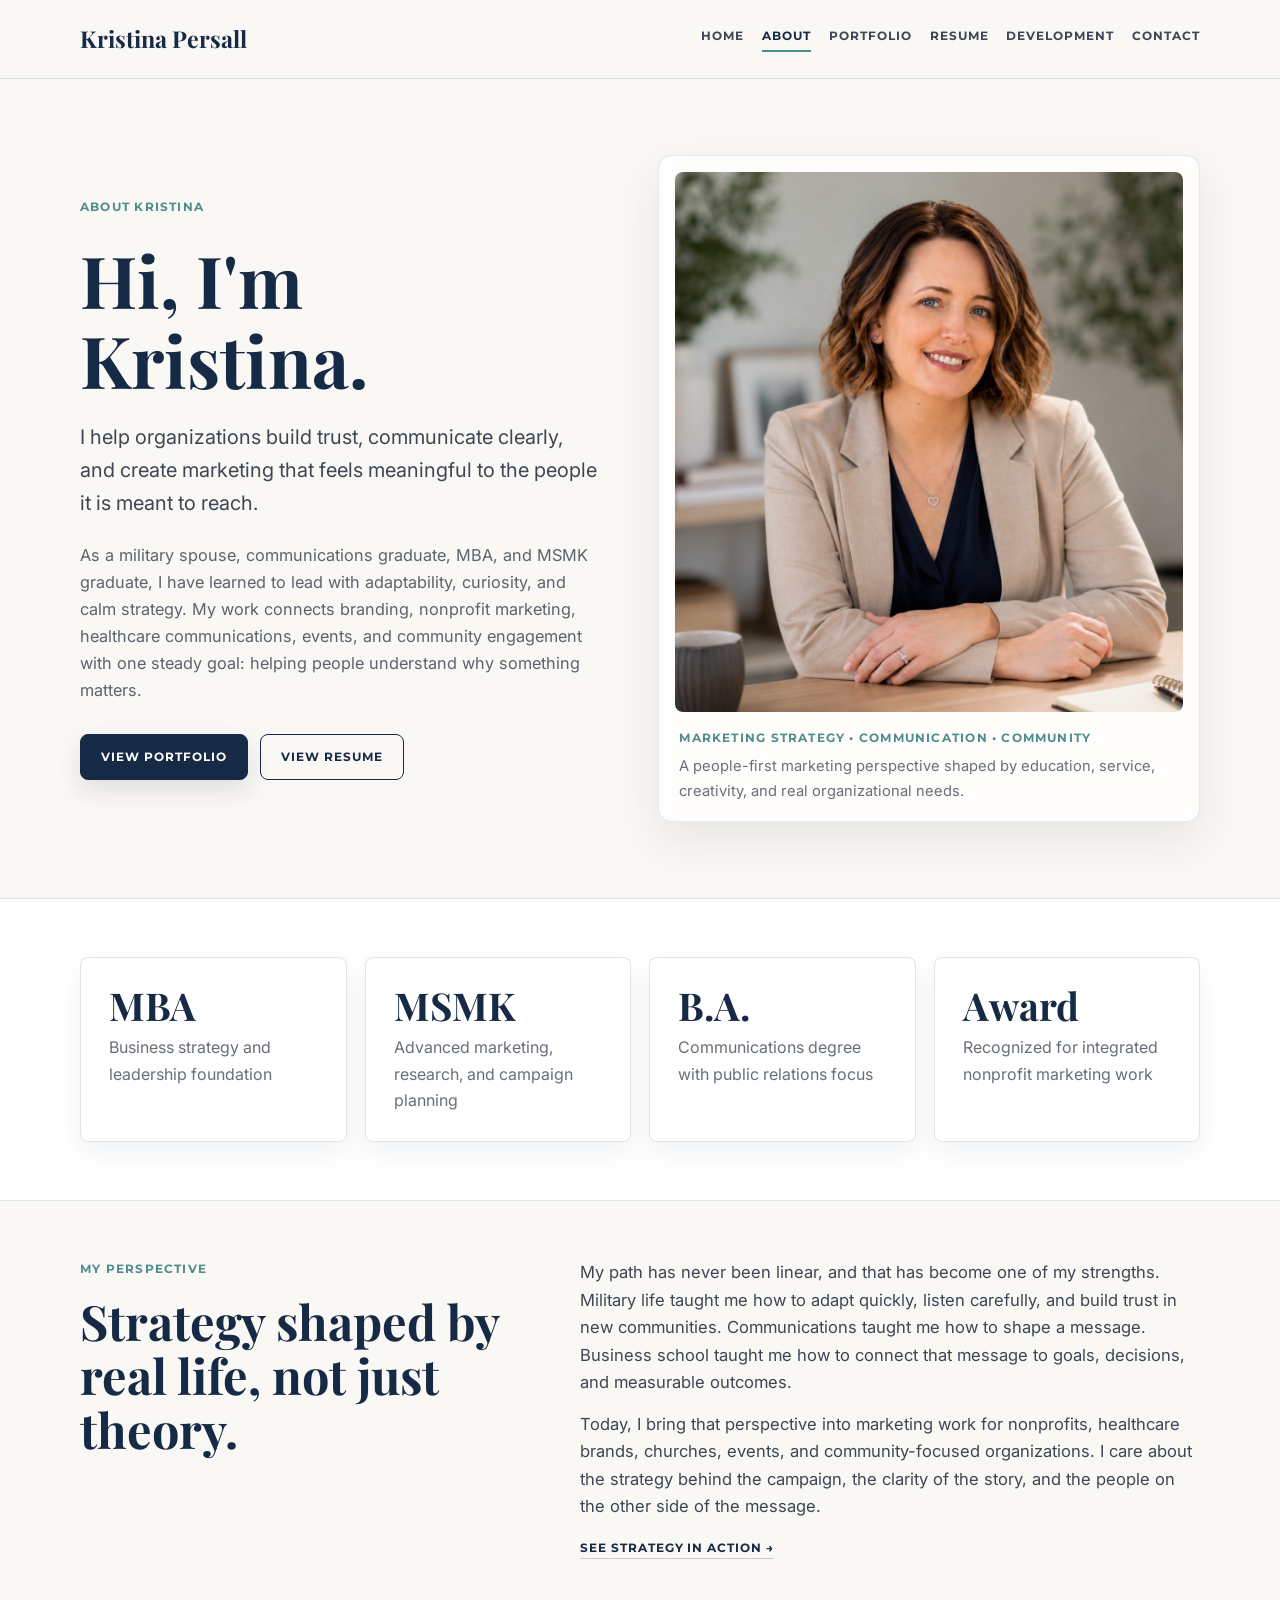
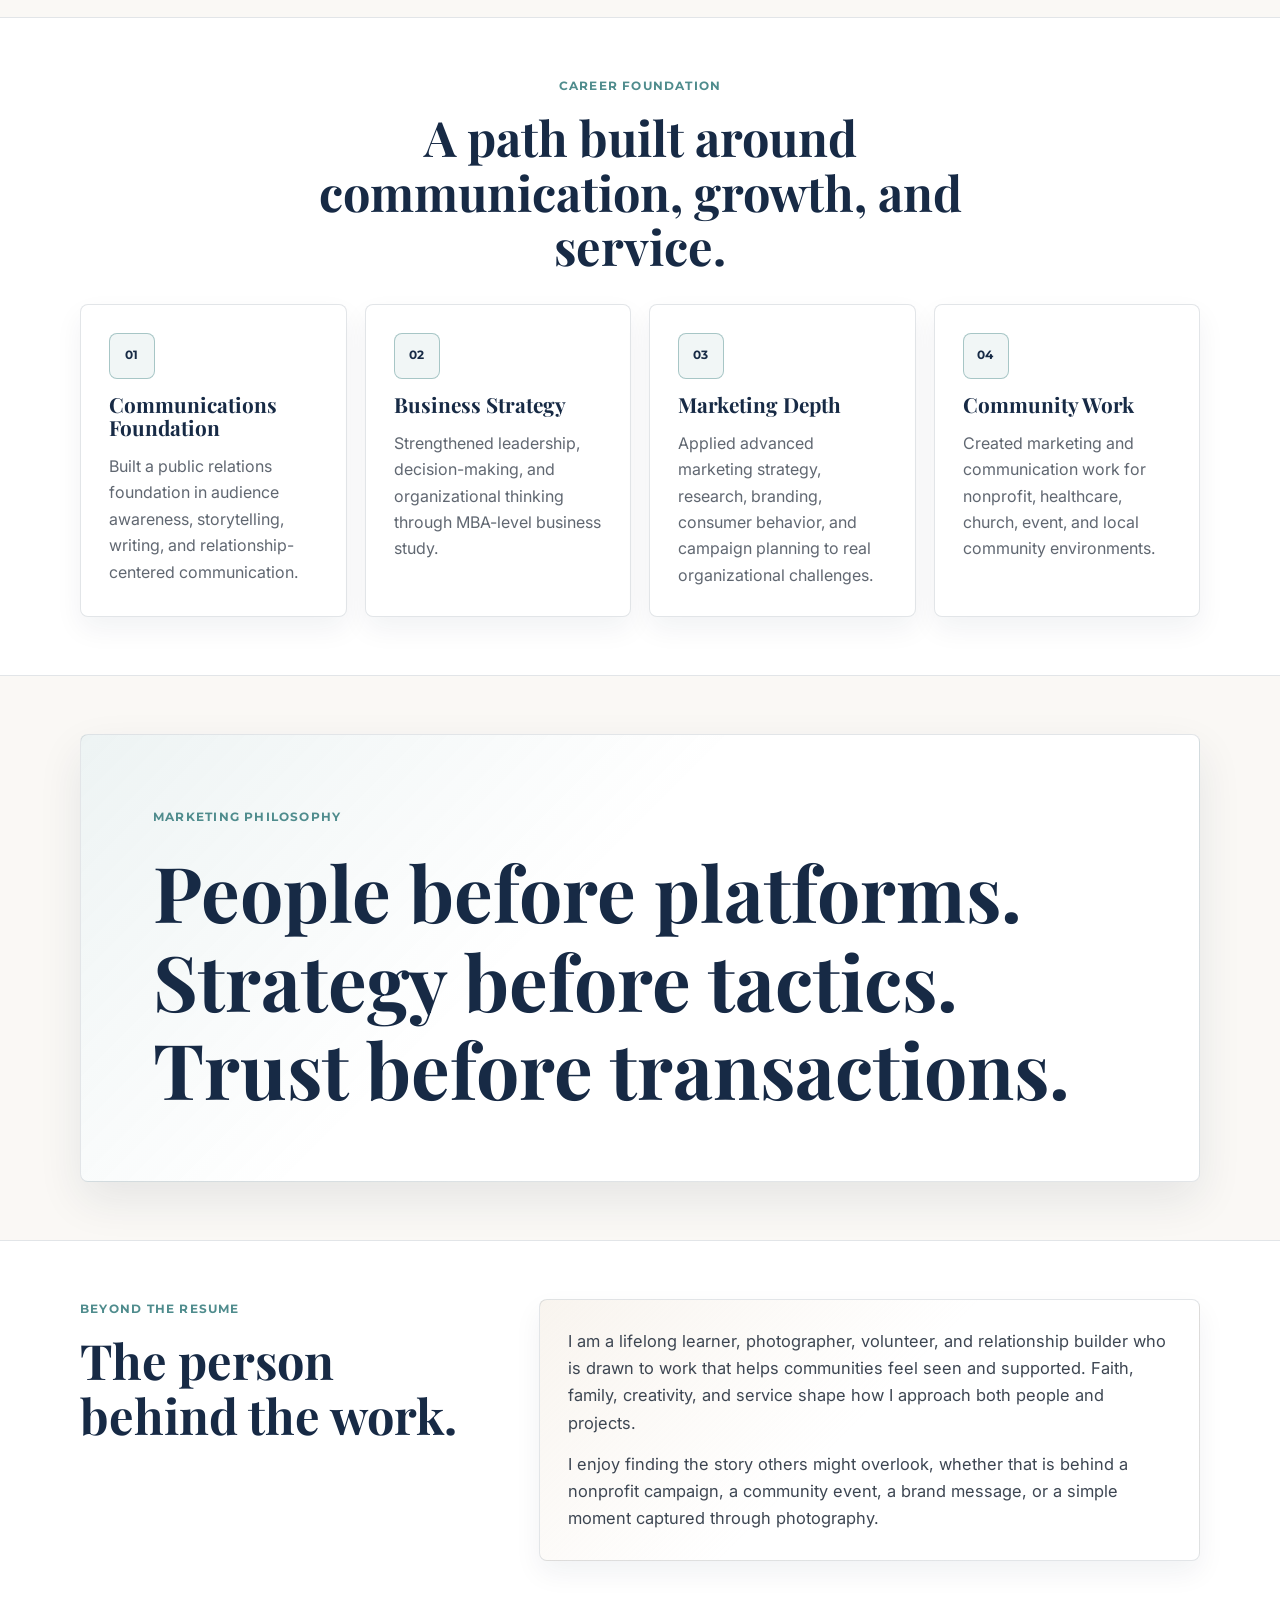
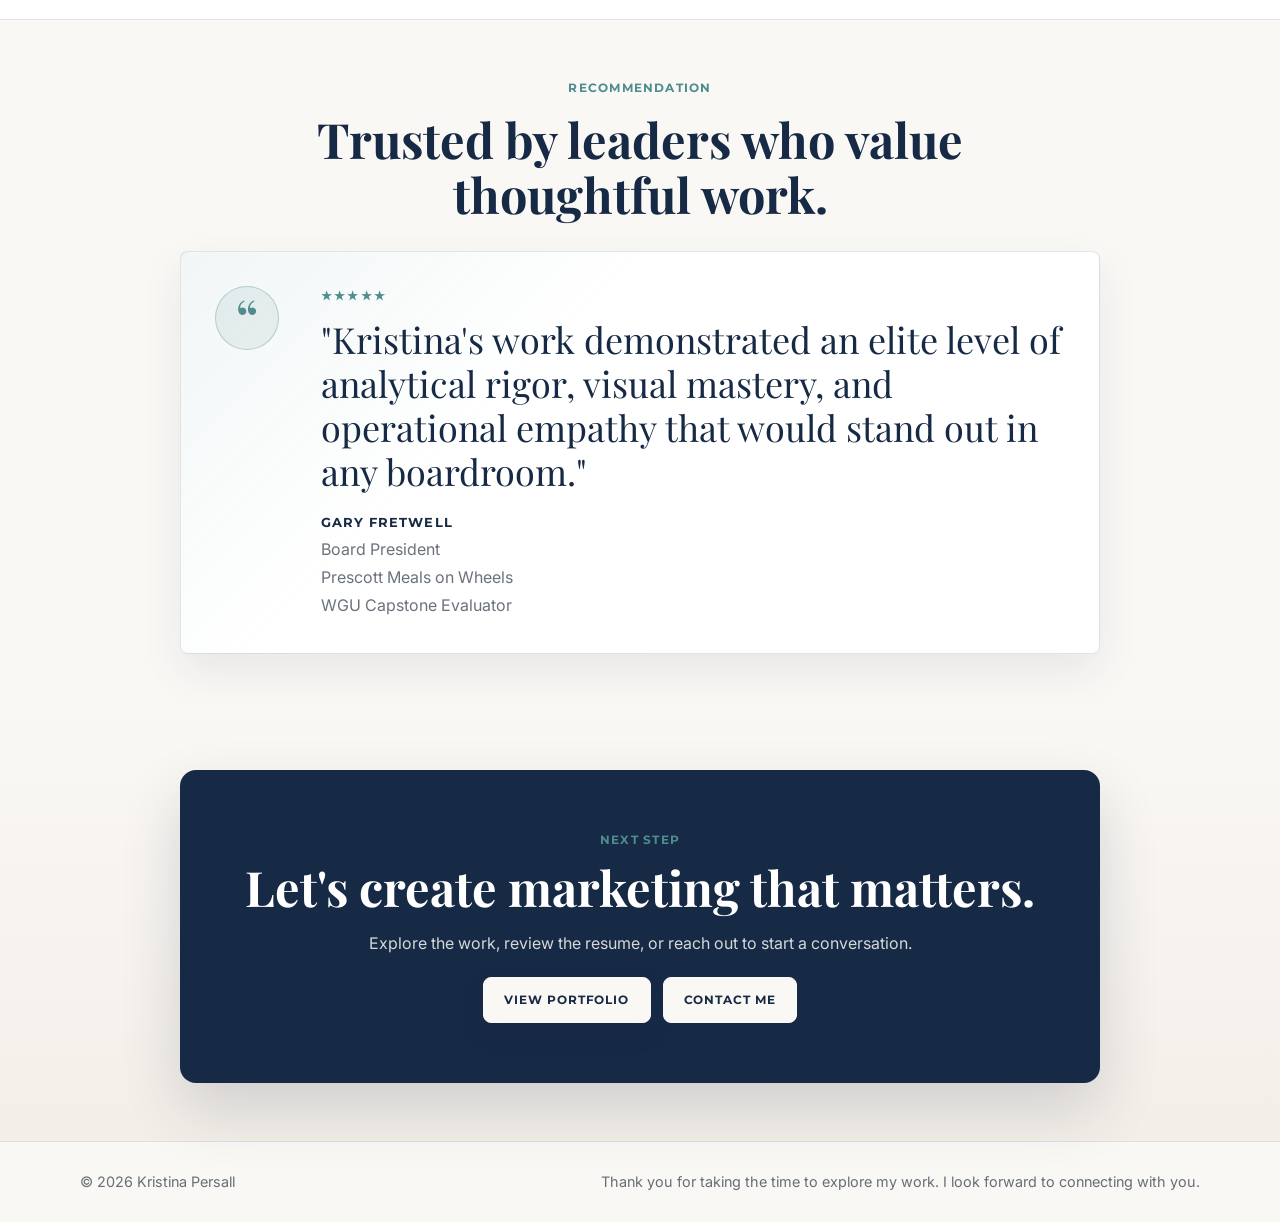
==== commit 719241cd: "Add files via upload" ====
--- a/about.html
+++ b/about.html
@@ -31,7 +31,7 @@
           <p class="eyebrow">About Kristina</p>
           <h1>Hi, I'm Kristina.</h1>
           <p class="lead">I help organizations build trust, communicate clearly, and create marketing that feels meaningful to the people it is meant to reach.</p>
-          <p>As a military spouse, communications graduate, MBA, and M.S. in Marketing graduate, I have learned to lead with adaptability, curiosity, and calm strategy. My work connects branding, nonprofit marketing, healthcare communications, events, and community engagement with one steady goal: helping people understand why something matters.</p>
+          <p>As a military spouse, communications graduate, MBA, and MSMK graduate, I have learned to lead with adaptability, curiosity, and calm strategy. My work connects branding, nonprofit marketing, healthcare communications, events, and community engagement with one steady goal: helping people understand why something matters.</p>
           <div class="button-row">
             <a class="button" href="portfolio.html">View Portfolio</a>
             <a class="button secondary" href="resume.html">View Resume</a>
@@ -55,7 +55,7 @@
           <span>Business strategy and leadership foundation</span>
         </article>
         <article class="card proof-card fade-in">
-          <strong>M.S.</strong>
+            <strong>MSMK</strong>
           <span>Advanced marketing, research, and campaign planning</span>
         </article>
         <article class="card proof-card fade-in">
--- a/styles.css
+++ b/styles.css
@@ -595,7 +595,7 @@
 }
 
 .portfolio-showcase {
-  min-height: 620px;
+  min-height: 560px;
   position: relative;
   overflow: hidden;
   border: 1px solid var(--line);
@@ -616,23 +616,23 @@
 }
 
 .showcase-main {
-  width: 48%;
-  top: 40px;
-  left: 38px;
+  width: 58%;
+  top: 42px;
+  left: 42px;
   transform: rotate(-2deg);
 }
 
 .showcase-secondary {
-  width: 52%;
-  right: 34px;
+  width: 58%;
+  right: 42px;
   bottom: 42px;
   transform: rotate(2deg);
 }
 
 .showcase-proof {
-  width: 60%;
-  right: 52px;
-  top: 72px;
+  width: 66%;
+  right: 36px;
+  top: 92px;
   transform: rotate(1deg);
 }
 
@@ -785,6 +785,96 @@
 .project-link:focus-visible {
   outline: 2px solid var(--teal);
   outline-offset: 4px;
+}
+
+.gallery-hero {
+  padding: 76px 0 52px;
+}
+
+.gallery-page .hero-copy {
+  max-width: 880px;
+}
+
+.gallery-section {
+  border-top: 1px solid var(--line);
+  background: var(--white);
+}
+
+.gallery-grid {
+  display: grid;
+  grid-template-columns: repeat(3, 1fr);
+  gap: 22px;
+  align-items: stretch;
+}
+
+.gallery-item {
+  display: grid;
+  grid-template-rows: 300px 1fr;
+  overflow: hidden;
+  padding: 0;
+  transition: transform 180ms ease, box-shadow 180ms ease, border-color 180ms ease;
+}
+
+.gallery-item:hover {
+  border-color: rgba(79, 140, 141, 0.34);
+  box-shadow: 0 18px 36px rgba(23, 42, 69, 0.1);
+  transform: translateY(-4px);
+}
+
+.gallery-media {
+  overflow: hidden;
+  background: var(--off-white);
+}
+
+.gallery-media img {
+  width: 100%;
+  height: 100%;
+  display: block;
+  object-fit: cover;
+  transition: transform 220ms ease;
+}
+
+.gallery-item:hover .gallery-media img {
+  transform: scale(1.025);
+}
+
+.gallery-video-card {
+  display: grid;
+  place-items: center;
+  min-height: 100%;
+  color: var(--navy);
+  text-decoration: none;
+}
+
+.gallery-video-card span {
+  padding: 14px 18px;
+  border: 1px solid rgba(23, 42, 69, 0.16);
+  border-radius: 999px;
+  background: var(--white);
+  box-shadow: 0 10px 22px rgba(23, 42, 69, 0.08);
+  font-family: "Montserrat", Arial, sans-serif;
+  font-size: 0.74rem;
+  font-weight: 700;
+  letter-spacing: 0.08em;
+  text-transform: uppercase;
+}
+
+.gallery-item-content {
+  display: grid;
+  align-content: start;
+  gap: 10px;
+  padding: 24px;
+}
+
+.gallery-item-content h2 {
+  font-size: 1.28rem;
+  line-height: 1.2;
+}
+
+.gallery-item-content p:not(.eyebrow) {
+  color: rgba(61, 70, 82, 0.82);
+  font-size: 0.96rem;
+  line-height: 1.65;
 }
 
 .about-text-link:focus-visible,
@@ -1739,13 +1829,14 @@
   .about-path-grid,
   .focus-grid,
   .project-card-grid,
+  .gallery-grid,
   .process-grid,
   .case-detail-grid {
     grid-template-columns: 1fr;
   }
 
   .portfolio-showcase {
-    min-height: 520px;
+    min-height: 500px;
   }
 
   .hero-card {
@@ -1883,29 +1974,33 @@
   }
 
   .portfolio-showcase {
-    min-height: 430px;
+    min-height: 390px;
   }
 
   .showcase-main {
-    width: 58%;
-    top: 28px;
-    left: 20px;
+    width: 68%;
+    top: 24px;
+    left: 18px;
   }
 
   .showcase-secondary {
-    width: 60%;
+    width: 66%;
     right: 18px;
-    bottom: 28px;
+    bottom: 24px;
   }
 
   .showcase-proof {
-    width: 66%;
-    right: 20px;
-    top: 92px;
+    width: 72%;
+    right: 18px;
+    top: 82px;
   }
 
   .portfolio-project-card {
     grid-template-rows: 210px 1fr;
+  }
+
+  .gallery-item {
+    grid-template-rows: 250px 1fr;
   }
 
   .project-card-content {
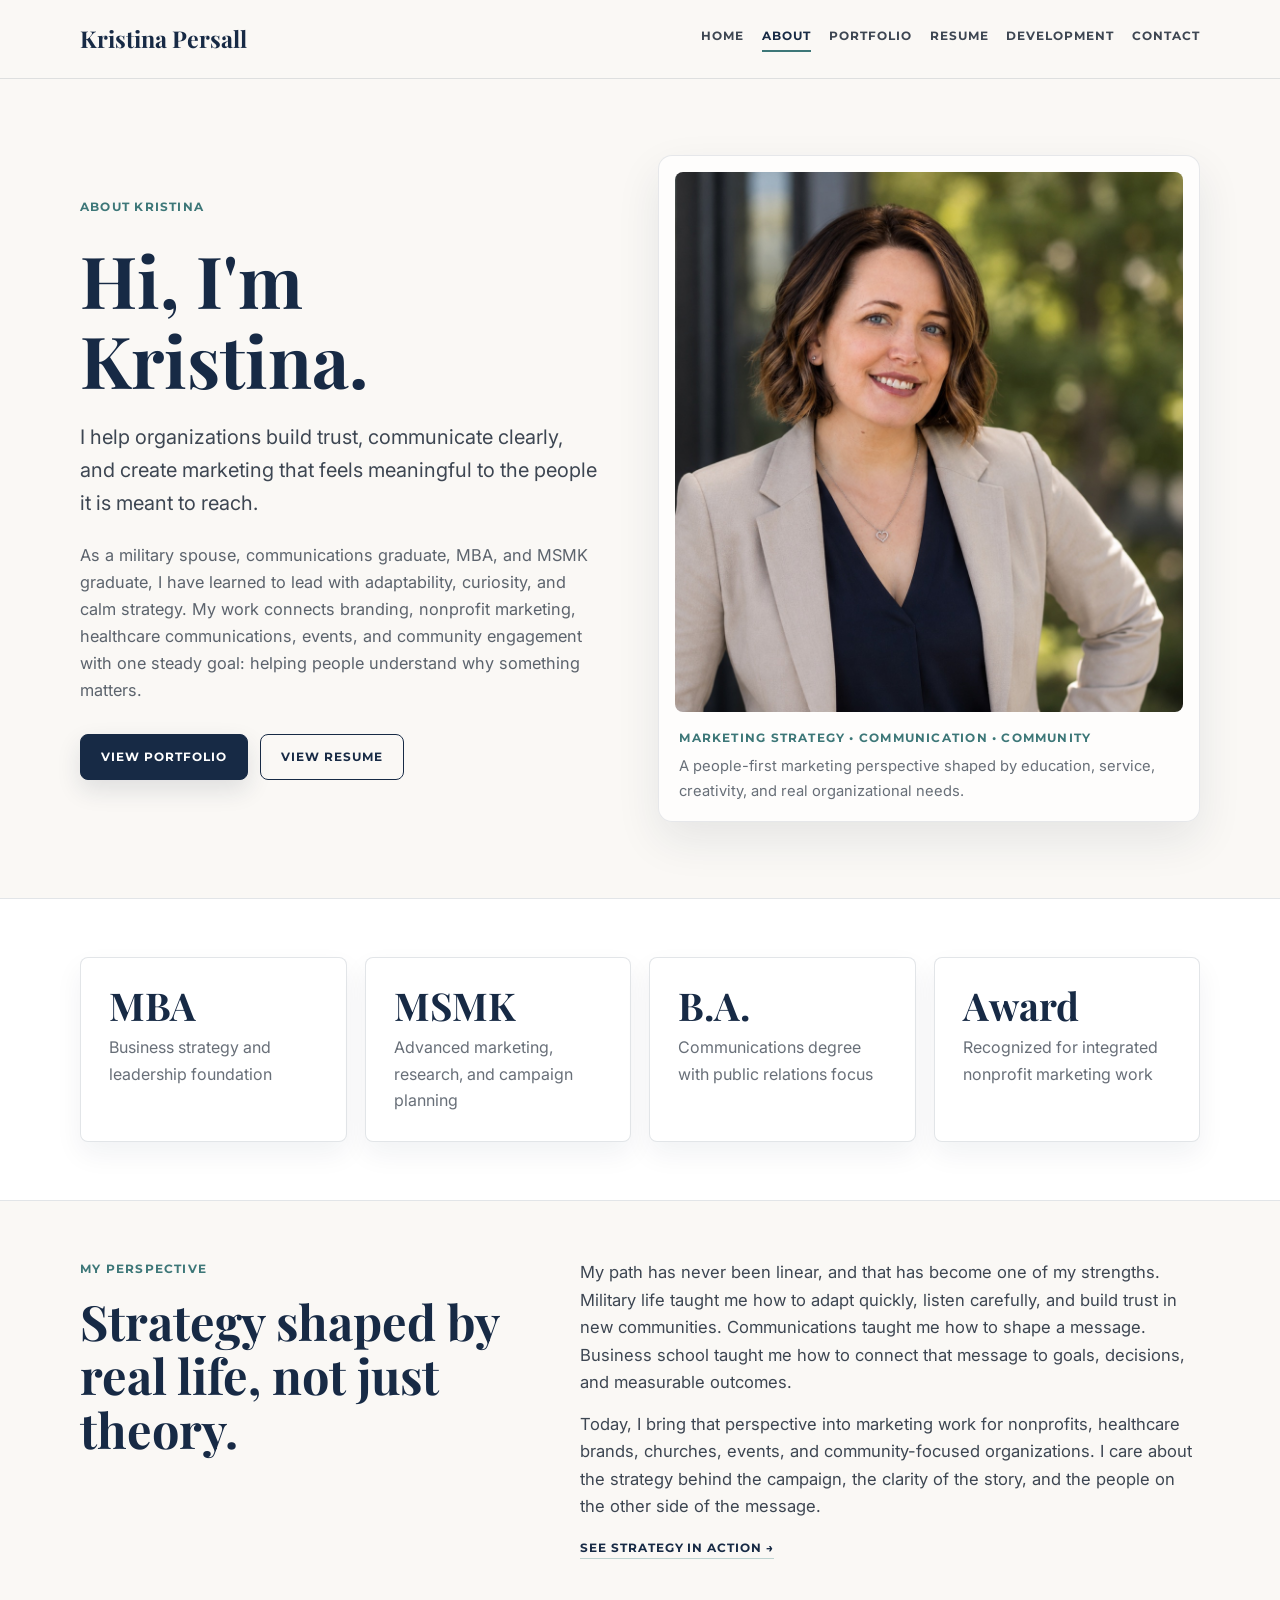
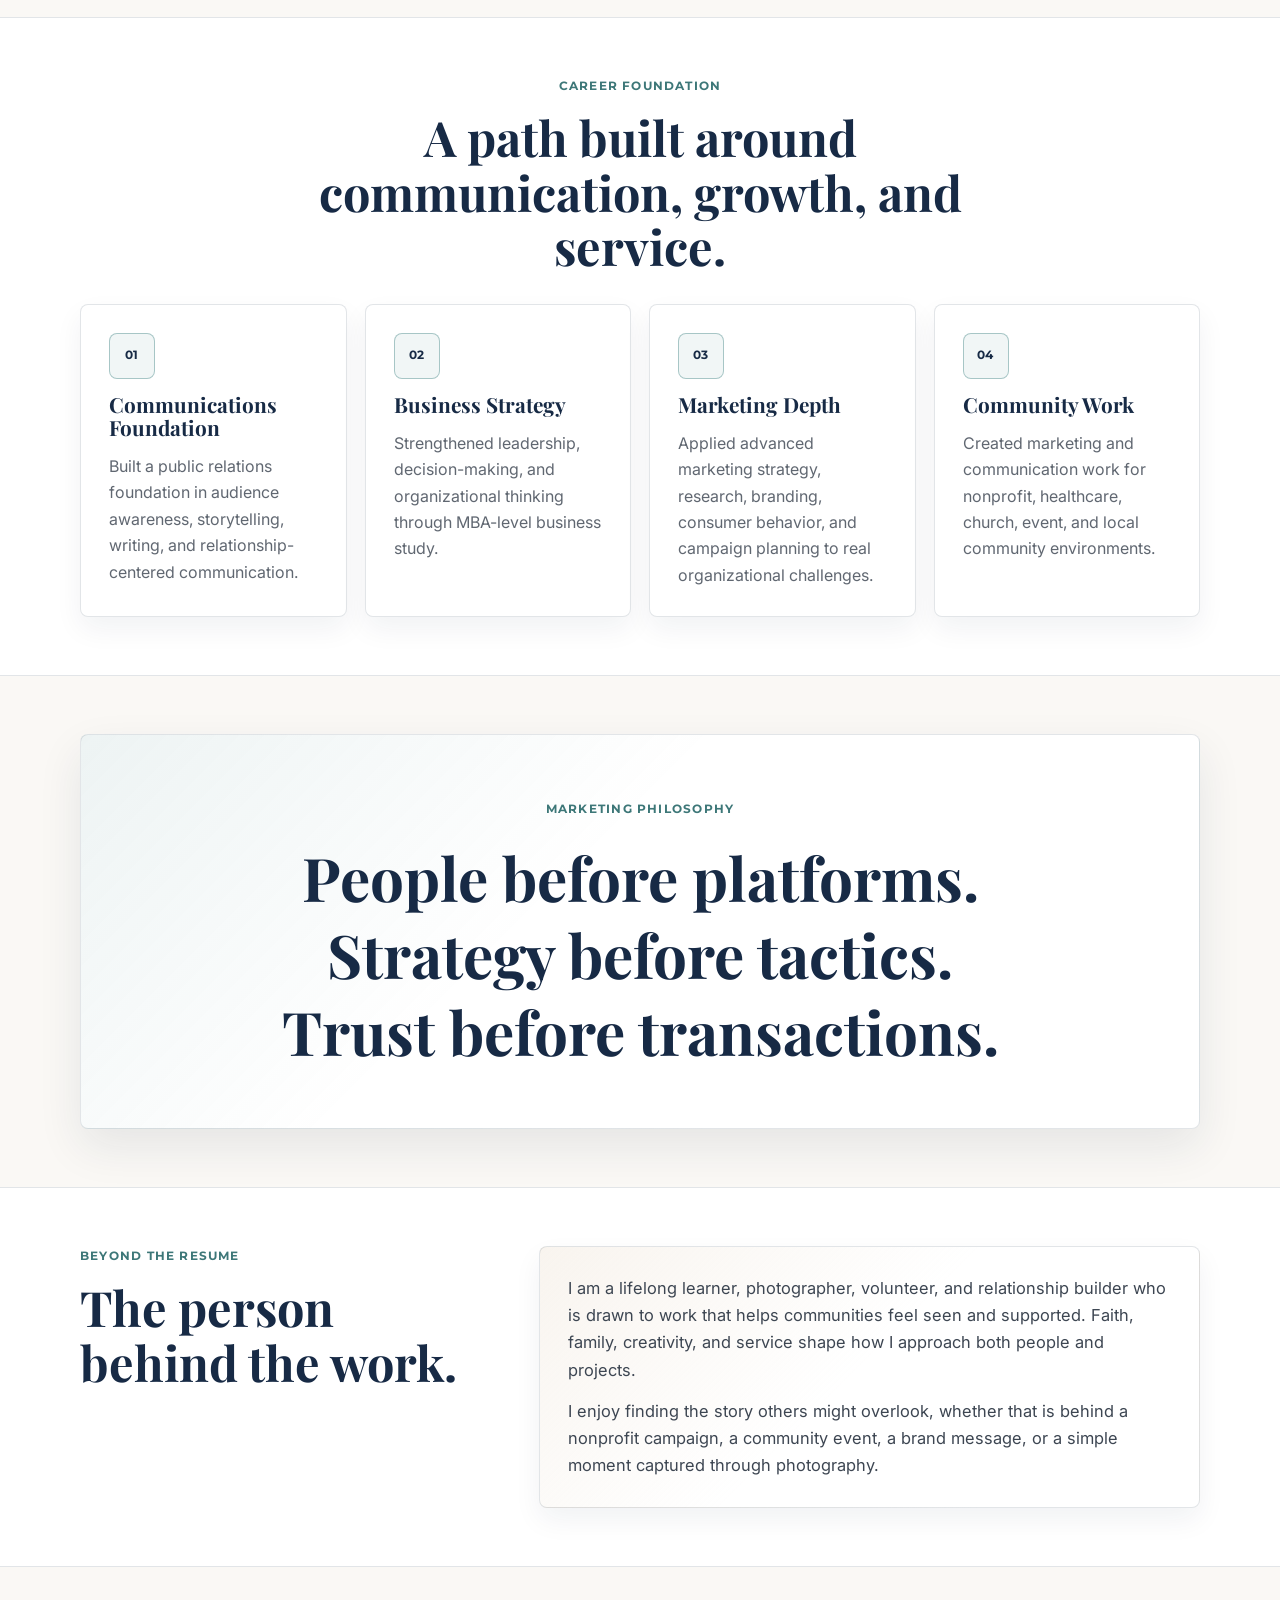
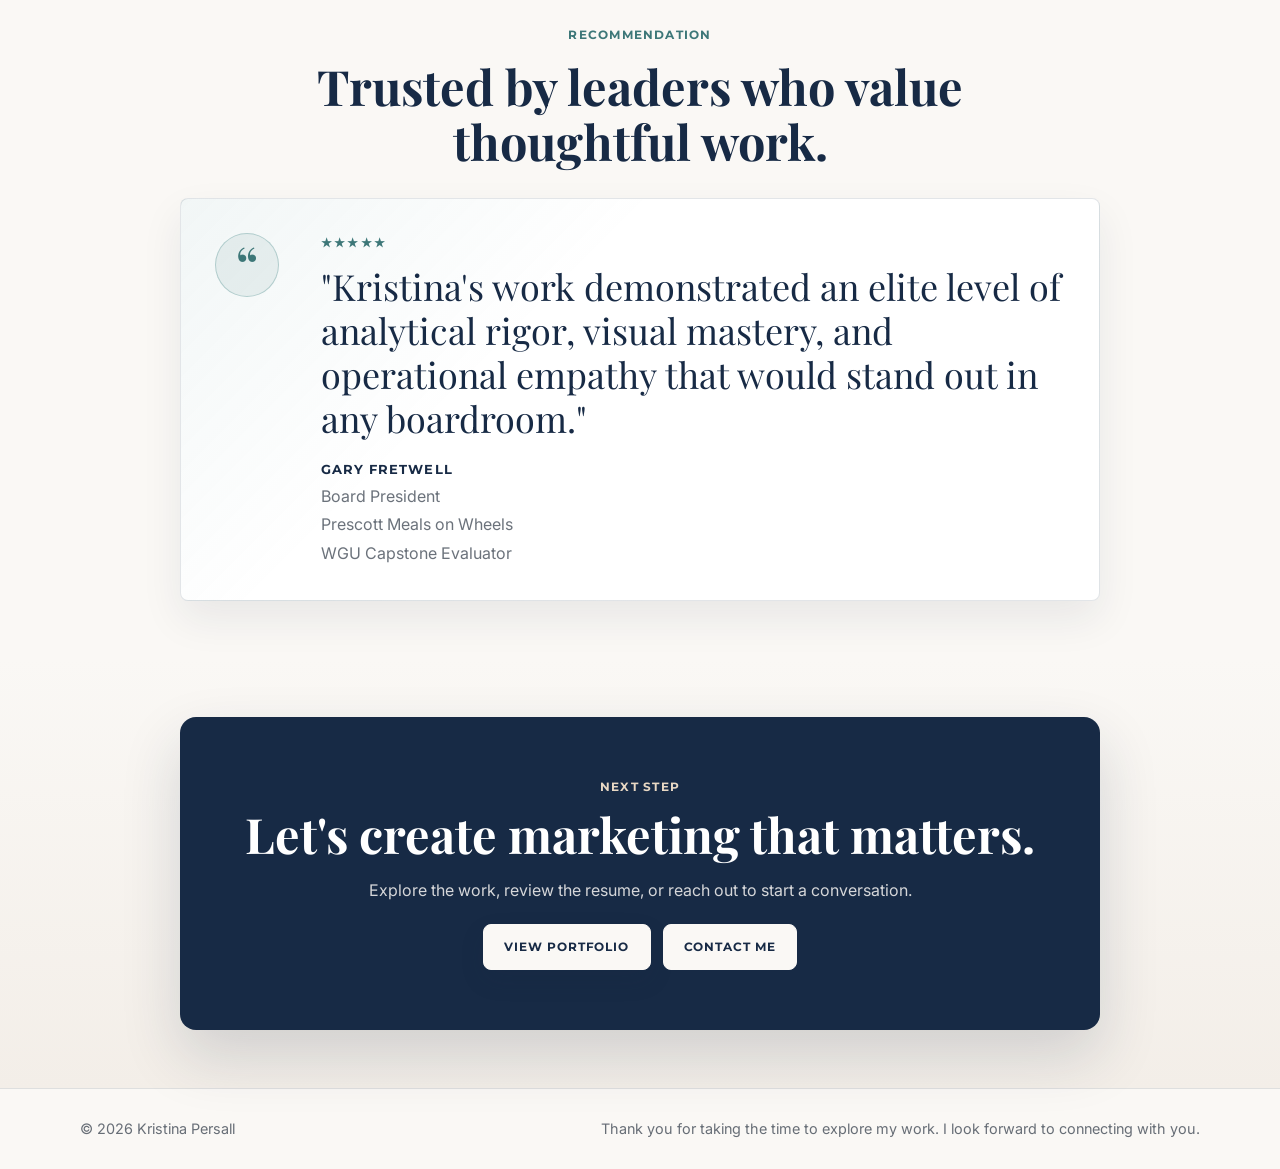
==== commit 221c70f5: "Add files via upload update portolio website" ====
--- a/about.html
+++ b/about.html
@@ -39,7 +39,7 @@
         </div>
 
         <aside class="portrait-card about-portrait fade-in" aria-label="Kristina Persall portrait">
-          <img src="assets/kristinaheadshotsitting-web.jpg" alt="Professional portrait of Kristina Persall">
+          <img src="assets/kristinaheadshotstanding-web.jpg" alt="Professional outdoor portrait of Kristina Persall">
           <div class="portrait-caption">
             <p class="eyebrow">Marketing Strategy • Communication • Community</p>
             <p>A people-first marketing perspective shaped by education, service, creativity, and real organizational needs.</p>
--- a/styles.css
+++ b/styles.css
@@ -1,6 +1,6 @@
 :root {
   --navy: #172A45;
-  --teal: #4F8C8D;
+  --teal: #3D7778;
   --warm-beige: #E8D8C4;
   --off-white: #FAF8F5;
   --charcoal: #3D4652;
@@ -235,6 +235,12 @@
   padding: 76px 0 78px;
 }
 
+.home-hero h1 {
+  max-width: 760px;
+  font-size: clamp(2.6rem, 4.55vw, 4.25rem);
+  line-height: 1.08;
+}
+
 .development-hero {
   padding-bottom: 76px;
 }
@@ -415,7 +421,7 @@
 .contact-detail small {
   display: block;
   margin-top: 2px;
-  color: rgba(61, 70, 82, 0.72);
+  color: rgba(61, 70, 82, 0.86);
 }
 
 .stacked-actions {
@@ -479,7 +485,7 @@
 }
 
 .form-note {
-  color: rgba(61, 70, 82, 0.72);
+  color: rgba(61, 70, 82, 0.86);
   font-size: 0.92rem;
 }
 
@@ -595,7 +601,7 @@
 }
 
 .portfolio-showcase {
-  min-height: 560px;
+  min-height: 620px;
   position: relative;
   overflow: hidden;
   border: 1px solid var(--line);
@@ -616,24 +622,24 @@
 }
 
 .showcase-main {
-  width: 58%;
-  top: 42px;
-  left: 42px;
-  transform: rotate(-2deg);
+  width: 76%;
+  top: 34px;
+  left: 34px;
+  transform: rotate(-1.7deg);
 }
 
 .showcase-secondary {
-  width: 58%;
-  right: 42px;
-  bottom: 42px;
-  transform: rotate(2deg);
+  width: 74%;
+  right: 34px;
+  bottom: 34px;
+  transform: rotate(1.6deg);
 }
 
 .showcase-proof {
-  width: 66%;
-  right: 36px;
-  top: 92px;
-  transform: rotate(1deg);
+  width: 78%;
+  right: 26px;
+  top: 214px;
+  transform: rotate(0.8deg);
 }
 
 .featured-case-content {
@@ -1225,28 +1231,33 @@
 
 .about-philosophy-panel {
   display: grid;
-  gap: 24px;
-  padding: clamp(42px, 6vw, 72px);
+  justify-items: center;
+  gap: 26px;
+  padding: clamp(44px, 5vw, 64px);
   border: 1px solid var(--line);
   border-radius: var(--radius);
   background:
     linear-gradient(135deg, rgba(79, 140, 141, 0.1), transparent 42%),
     var(--white);
   box-shadow: var(--shadow);
+  text-align: center;
 }
 
 .philosophy-lines {
   display: grid;
-  gap: 8px;
+  width: min(100%, 920px);
+  gap: 12px;
+  justify-items: center;
 }
 
 .philosophy-lines p {
-  max-width: none;
+  max-width: 820px;
+  margin: 0;
   color: var(--navy);
   font-family: "Playfair Display", Georgia, serif;
-  font-size: clamp(2.2rem, 6vw, 5.2rem);
-  font-weight: 700;
-  line-height: 1.05;
+  font-size: clamp(2.15rem, 4.7vw, 4.15rem);
+  font-weight: 700;
+  line-height: 1.08;
 }
 
 .about-person-grid {
@@ -1427,6 +1438,10 @@
 .cta-panel h2 {
   margin: 10px auto 16px;
   color: var(--white);
+}
+
+.cta-panel .eyebrow {
+  color: var(--warm-beige);
 }
 
 .cta-panel .button {
@@ -1901,8 +1916,12 @@
   }
 
   h1 {
-    font-size: clamp(2.18rem, 12vw, 3.15rem);
+    font-size: clamp(2.18rem, 11vw, 3.05rem);
     line-height: 1.08;
+  }
+
+  .home-hero h1 {
+    font-size: clamp(2.3rem, 10vw, 3rem);
   }
 
   h2 {
@@ -1929,6 +1948,15 @@
 
   .about-philosophy-panel {
     padding: 34px 24px;
+  }
+
+  .philosophy-lines {
+    gap: 10px;
+  }
+
+  .philosophy-lines p {
+    font-size: clamp(2rem, 9vw, 2.9rem);
+    line-height: 1.1;
   }
 
   .form-grid,
@@ -1974,25 +2002,25 @@
   }
 
   .portfolio-showcase {
-    min-height: 390px;
+    min-height: 520px;
   }
 
   .showcase-main {
-    width: 68%;
-    top: 24px;
+    width: 80%;
+    top: 22px;
     left: 18px;
   }
 
   .showcase-secondary {
-    width: 66%;
+    width: 78%;
     right: 18px;
-    bottom: 24px;
+    bottom: 22px;
   }
 
   .showcase-proof {
-    width: 72%;
-    right: 18px;
-    top: 82px;
+    width: 82%;
+    right: 16px;
+    top: 178px;
   }
 
   .portfolio-project-card {
